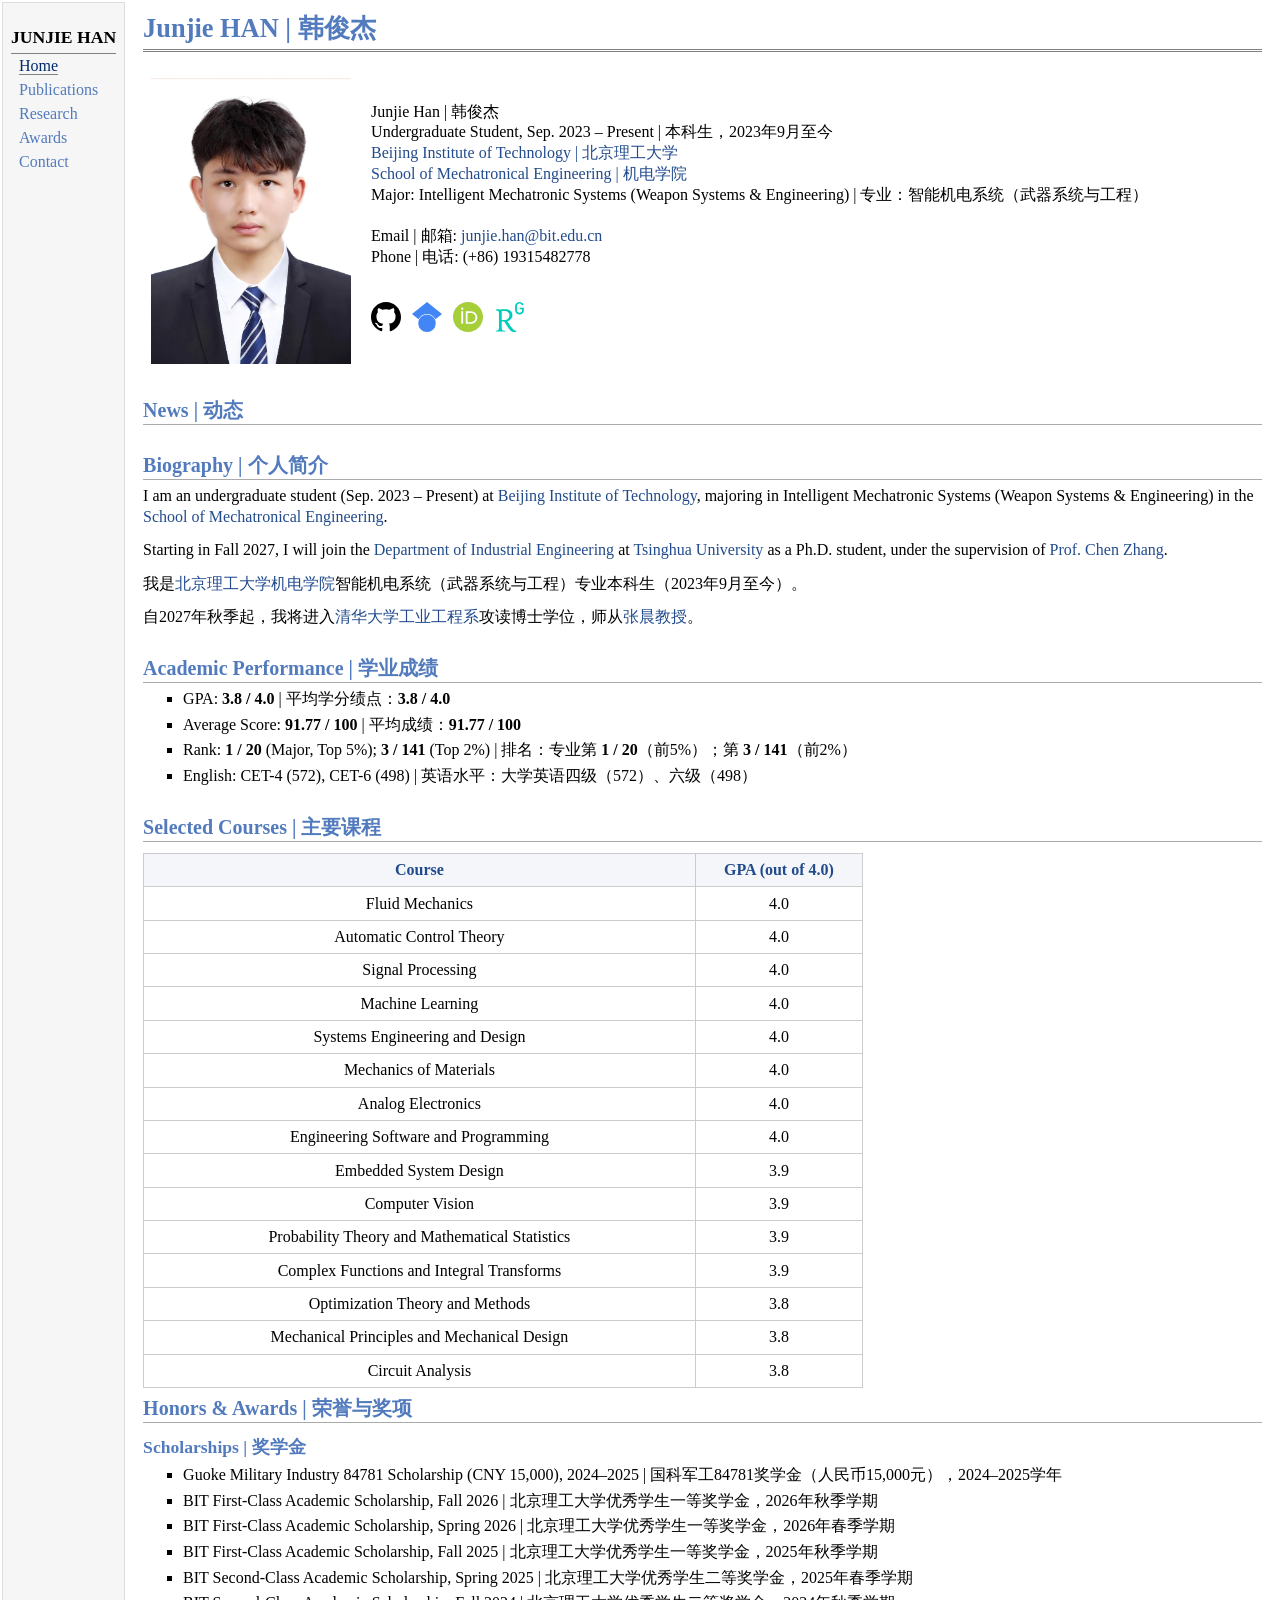
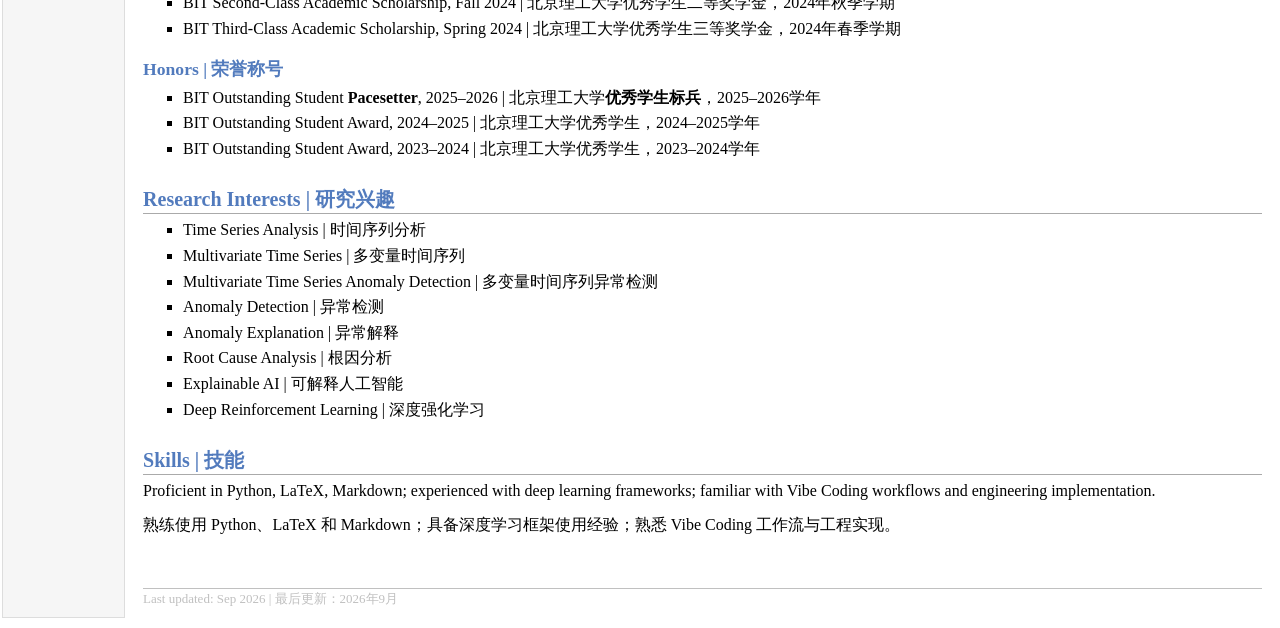
==== index.html @ 39b3a714 "Add bilingual content across site" ====
<!DOCTYPE html PUBLIC "-//W3C//DTD XHTML 1.1//EN"
  "http://www.w3.org/TR/xhtml11/DTD/xhtml11.dtd">
<html xmlns="http://www.w3.org/1999/xhtml" xml:lang="en">
<head>
<meta name="generator" content="jemdoc, see http://jemdoc.jaboc.net/" />
<meta http-equiv="Content-Type" content="text/html;charset=utf-8" />
<link rel="stylesheet" href="jemdoc.css?v=20260915" type="text/css" />
<title>Junjie HAN | 韩俊杰</title>
</head>
<body>
<table summary="Table for page layout." id="tlayout">
<tr valign="top">
<td id="layout-menu">
<div class="menu-category"><div class="menu-head">JUNJIE HAN</div></div>
<div class="menu-item"><a href="index.html" class="current">Home</a></div>
<div class="menu-item"><a href="publication.html">Publications</a></div>
<div class="menu-item"><a href="research.html">Research</a></div>
<div class="menu-item"><a href="competition.html">Awards</a></div>
<div class="menu-item"><a href="contact.html">Contact</a></div>
</td>
<td id="layout-content">
<div id="toptitle">
<h1>Junjie HAN | <span xml:lang="zh-CN">韩俊杰</span></h1>
<div id="subtitle"></div>
</div>
<table class="imgtable"><tr><td>
<img src="images/个人证件照-白底.jpg" alt="Junjie Han" width="200px" />&#160;</td>
<td align="left"><p>Junjie Han | <span xml:lang="zh-CN">韩俊杰</span><br />
Undergraduate Student, Sep. 2023 &#8211; Present | <span xml:lang="zh-CN">本科生，2023年9月至今</span><br />
<a href="https://www.bit.edu.cn/" target="_blank">Beijing Institute of Technology | <span xml:lang="zh-CN">北京理工大学</span></a><br />
<a href="https://smen.bit.edu.cn/" target="_blank">School of Mechatronical Engineering | <span xml:lang="zh-CN">机电学院</span></a><br />
Major: Intelligent Mechatronic Systems (Weapon Systems &amp; Engineering) | <span xml:lang="zh-CN">专业：智能机电系统（武器系统与工程）</span><br /><br />
Email | <span xml:lang="zh-CN">邮箱</span>: <a href="mailto:junjie.han@bit.edu.cn">junjie.han@bit.edu.cn</a><br />
Phone | <span xml:lang="zh-CN">电话</span>: (+86) 19315482778<br /><br />
</p>
<p class="social-links">
<a href="https://github.com/ayumurephael" target="_blank" title="GitHub"><img src="images/github.svg" alt="GitHub" /></a>
<!-- Replace each pending span with a profile link when its URL is available. -->
<span class="social-icon pending-profile" title="Google Scholar profile link coming soon | Google Scholar 主页链接待补充"><img src="images/google-scholar.svg" alt="Google Scholar" /></span>
<span class="social-icon pending-profile" title="ORCID profile link coming soon | ORCID 主页链接待补充"><img src="images/orcid.svg" alt="ORCID" /></span>
<span class="social-icon pending-profile" title="ResearchGate profile link coming soon | ResearchGate 主页链接待补充"><img src="images/researchgate.svg" alt="ResearchGate" /></span>
</p>
</td></tr></table>

<h2>News | <span xml:lang="zh-CN">动态</span></h2>

<h2>Biography | <span xml:lang="zh-CN">个人简介</span></h2>
<p>I am an undergraduate student (Sep. 2023 &#8211; Present) at <a href="https://www.bit.edu.cn/" target="_blank">Beijing Institute of Technology</a>, majoring in Intelligent Mechatronic Systems (Weapon Systems &amp; Engineering) in the <a href="https://smen.bit.edu.cn/" target="_blank">School of Mechatronical Engineering</a>.</p>

<p>Starting in Fall 2027, I will join the <a href="https://www.ie.tsinghua.edu.cn/" target="_blank">Department of Industrial Engineering</a> at <a href="https://www.tsinghua.edu.cn/" target="_blank">Tsinghua University</a> as a Ph.D. student, under the supervision of <a href="https://www.ie.tsinghua.edu.cn/eng/info/1051/1031.htm" target="_blank">Prof. Chen Zhang</a>.</p>

<p xml:lang="zh-CN">我是<a href="https://www.bit.edu.cn/" target="_blank">北京理工大学</a><a href="https://smen.bit.edu.cn/" target="_blank">机电学院</a>智能机电系统（武器系统与工程）专业本科生（2023年9月至今）。</p>

<p xml:lang="zh-CN">自2027年秋季起，我将进入<a href="https://www.tsinghua.edu.cn/" target="_blank">清华大学</a><a href="https://www.ie.tsinghua.edu.cn/" target="_blank">工业工程系</a>攻读博士学位，师从<a href="https://www.ie.tsinghua.edu.cn/eng/info/1051/1031.htm" target="_blank">张晨教授</a>。</p>

<h2>Academic Performance | <span xml:lang="zh-CN">学业成绩</span></h2>
<ul>
<li><p>GPA: <b>3.8 / 4.0</b> | <span xml:lang="zh-CN">平均学分绩点：<b>3.8 / 4.0</b></span></p></li>
<li><p>Average Score: <b>91.77 / 100</b> | <span xml:lang="zh-CN">平均成绩：<b>91.77 / 100</b></span></p></li>
<li><p>Rank: <b>1 / 20</b> (Major, Top 5%); <b>3 / 141</b> (Top 2%) | <span xml:lang="zh-CN">排名：专业第 <b>1 / 20</b>（前5%）；第 <b>3 / 141</b>（前2%）</span></p></li>
<li><p>English: CET-4 (572), CET-6 (498) | <span xml:lang="zh-CN">英语水平：大学英语四级（572）、六级（498）</span></p></li>
</ul>

<h2>Selected Courses | <span xml:lang="zh-CN">主要课程</span></h2>
<table class="course-table" summary="Selected courses and GPA">
<thead>
<tr><th>Course</th><th>GPA (out of 4.0)</th></tr>
</thead>
<tbody>
<tr><td>Fluid Mechanics</td><td>4.0</td></tr>
<tr><td>Automatic Control Theory</td><td>4.0</td></tr>
<tr><td>Signal Processing</td><td>4.0</td></tr>
<tr><td>Machine Learning</td><td>4.0</td></tr>
<tr><td>Systems Engineering and Design</td><td>4.0</td></tr>
<tr><td>Mechanics of Materials</td><td>4.0</td></tr>
<tr><td>Analog Electronics</td><td>4.0</td></tr>
<tr><td>Engineering Software and Programming</td><td>4.0</td></tr>
<tr><td>Embedded System Design</td><td>3.9</td></tr>
<tr><td>Computer Vision</td><td>3.9</td></tr>
<tr><td>Probability Theory and Mathematical Statistics</td><td>3.9</td></tr>
<tr><td>Complex Functions and Integral Transforms</td><td>3.9</td></tr>
<tr><td>Optimization Theory and Methods</td><td>3.8</td></tr>
<tr><td>Mechanical Principles and Mechanical Design</td><td>3.8</td></tr>
<tr><td>Circuit Analysis</td><td>3.8</td></tr>
</tbody>
</table>

<div class="awards-section" id="honors-awards">
<h2>Honors &amp; Awards | <span xml:lang="zh-CN">荣誉与奖项</span></h2>

<h3>Scholarships | <span xml:lang="zh-CN">奖学金</span></h3>
<ul>
<li><p class="nowrap-award">Guoke Military Industry 84781 Scholarship (CNY 15,000), 2024&#8211;2025 | <span xml:lang="zh-CN">国科军工84781奖学金（人民币15,000元），2024&#8211;2025学年</span></p></li>
<li><p>BIT First-Class Academic Scholarship, Fall 2026 | <span xml:lang="zh-CN">北京理工大学优秀学生一等奖学金，2026年秋季学期</span></p></li>
<li><p>BIT First-Class Academic Scholarship, Spring 2026 | <span xml:lang="zh-CN">北京理工大学优秀学生一等奖学金，2026年春季学期</span></p></li>
<li><p>BIT First-Class Academic Scholarship, Fall 2025 | <span xml:lang="zh-CN">北京理工大学优秀学生一等奖学金，2025年秋季学期</span></p></li>
<li><p>BIT Second-Class Academic Scholarship, Spring 2025 | <span xml:lang="zh-CN">北京理工大学优秀学生二等奖学金，2025年春季学期</span></p></li>
<li><p>BIT Second-Class Academic Scholarship, Fall 2024 | <span xml:lang="zh-CN">北京理工大学优秀学生二等奖学金，2024年秋季学期</span></p></li>
<li><p>BIT Third-Class Academic Scholarship, Spring 2024 | <span xml:lang="zh-CN">北京理工大学优秀学生三等奖学金，2024年春季学期</span></p></li>
</ul>

<h3>Honors | <span xml:lang="zh-CN">荣誉称号</span></h3>
<ul>
<li><p>BIT Outstanding Student <b>Pacesetter</b>, 2025&#8211;2026 | <span xml:lang="zh-CN">北京理工大学<b>优秀学生标兵</b>，2025&#8211;2026学年</span></p></li>
<li><p>BIT Outstanding Student Award, 2024&#8211;2025 | <span xml:lang="zh-CN">北京理工大学优秀学生，2024&#8211;2025学年</span></p></li>
<li><p>BIT Outstanding Student Award, 2023&#8211;2024 | <span xml:lang="zh-CN">北京理工大学优秀学生，2023&#8211;2024学年</span></p></li>
</ul>
</div>

<h2>Research Interests | <span xml:lang="zh-CN">研究兴趣</span></h2>
<ul>
<li><p>Time Series Analysis | <span xml:lang="zh-CN">时间序列分析</span></p></li>
<li><p>Multivariate Time Series | <span xml:lang="zh-CN">多变量时间序列</span></p></li>
<li><p>Multivariate Time Series Anomaly Detection | <span xml:lang="zh-CN">多变量时间序列异常检测</span></p></li>
<li><p>Anomaly Detection | <span xml:lang="zh-CN">异常检测</span></p></li>
<li><p>Anomaly Explanation | <span xml:lang="zh-CN">异常解释</span></p></li>
<li><p>Root Cause Analysis | <span xml:lang="zh-CN">根因分析</span></p></li>
<li><p>Explainable AI | <span xml:lang="zh-CN">可解释人工智能</span></p></li>
<li><p>Deep Reinforcement Learning | <span xml:lang="zh-CN">深度强化学习</span></p></li>
</ul>

<h2>Skills | <span xml:lang="zh-CN">技能</span></h2>
<p>Proficient in Python, LaTeX, Markdown; experienced with deep learning frameworks; familiar with Vibe Coding workflows and engineering implementation.</p>
<p xml:lang="zh-CN">熟练使用 Python、LaTeX 和 Markdown；具备深度学习框架使用经验；熟悉 Vibe Coding 工作流与工程实现。</p>

<div id="footer">
<div id="footer-text">
Last updated: Sep 2026 | <span xml:lang="zh-CN">最后更新：2026年9月</span>
</div>
</div>
</td>
</tr>
</table>
</body>
</html>
---- jemdoc.css ----
/* jemdoc.css - Academic homepage stylesheet */

table#tlayout {
	border: none;
	border-collapse: separate;
	background: white;
}

body {
	background: white;
	font-family: Georgia, serif;
	padding-bottom: 8px;
	margin: 0;
	min-width: 950px;
}

#layout-menu {
	background: #f6f6f6;
	border: 1px solid #dddddd;
	padding-top: 0.5em;
	padding-left: 8px;
	padding-right: 8px;
	font-size: 1.0em;
	width: auto;
	white-space: nowrap;
	text-align: left;
	vertical-align: top;
}

#layout-menu td {
	background: #f4f4f4;
	vertical-align: top;
}

#layout-content {
	padding-top: 0.0em;
	padding-left: 1.0em;
	padding-right: 1.0em;
	border: none;
	background: white;
	text-align: left;
	vertical-align: top;
	min-width: 950px;
}

#layout-menu a {
	line-height: 1.5em;
	margin-left: 0.5em;
}

tt {
	background: #ffffdd;
}

pre, tt {
	font-size: 90%;
	font-family: monaco, monospace;
}

a, a > tt {
	color: #224b8d;
	text-decoration: none;
}

a:hover {
	border-bottom: 1px gray dotted;
}

#layout-menu a.current:link, #layout-menu a.current:visited {
	color: #022b6d;
	border-bottom: 1px gray solid;
}

#layout-menu a:link, #layout-menu a:visited, #layout-menu a:hover {
	color: #527bbd;
	text-decoration: none;
}

#layout-menu a:hover {
	text-decoration: none;
}

div.menu-category {
	border-bottom: 1px solid gray;
	margin-top: 0.8em;
	padding-top: 0.2em;
	padding-bottom: 0.1em;
	font-weight: bold;
}

div.menu-item {
	padding-left: 16px;
	text-indent: -16px;
}

div#toptitle {
	padding-bottom: 0.2em;
	margin-bottom: 1.5em;
	border-bottom: 3px double gray;
}

div#toptitle + h2, div#toptitle + h3 {
	margin-top: -0.7em;
}

div#subtitle {
	margin-top: 0.0em;
	margin-bottom: 0.0em;
	padding-top: 0em;
	padding-bottom: 0.1em;
}

em {
	font-style: italic;
}

strong {
	font-weight: bold;
}

h1, h2, h3 {
	color: #527bbd;
	margin-top: 0.7em;
	margin-bottom: 0.3em;
	padding-bottom: 0.2em;
	line-height: 1.0;
	padding-top: 0.5em;
	border-bottom: 1px solid #aaaaaa;
}

h1 {
	font-size: 165%;
}

h2 {
	padding-top: 0.8em;
	font-size: 125%;
}

h2 + h3 {
	padding-top: 0.2em;
}

h3 {
	font-size: 110%;
	border-bottom: none;
}

p {
	margin-top: 0.0em;
	margin-bottom: 0.8em;
	padding: 0;
	line-height: 1.3;
}

pre {
	padding: 0;
	margin: 0;
}

div#footer {
	font-size: small;
	border-top: 1px solid #c0c0c0;
	padding-top: 0.1em;
	margin-top: 4.0em;
	color: #c0c0c0;
}

div#footer a {
	color: #80a0b0;
}

div#footer-text {
	float: left;
	padding-bottom: 8px;
}

ul, ol, dl {
	margin-top: 0.2em;
	padding-top: 0;
	margin-bottom: 0.8em;
}

dt {
	margin-top: 0.5em;
	margin-bottom: 0;
}

dl {
	margin-left: 20px;
}

dd {
	color: #222222;
}

dd > *:first-child {
	margin-top: 0;
}

ul {
	list-style-position: outside;
	list-style-type: square;
}

p + ul, p + ol {
	margin-top: -0.5em;
}

li ul, li ol {
	margin-top: -0.3em;
}

ol {
	list-style-position: outside;
	list-style-type: decimal;
}

li p, dd p {
	margin-bottom: 0.3em;
}

ol ol {
	list-style-type: lower-alpha;
}

ol ol ol {
	list-style-type: lower-roman;
}

p + div.codeblock {
	margin-top: -0.6em;
}

div.codeblock, div.infoblock {
	margin-right: 0%;
	margin-top: 1.2em;
	margin-bottom: 1.3em;
}

div.blocktitle {
	font-weight: bold;
	color: #cd7b62;
	margin-top: 1.2em;
	margin-bottom: 0.1em;
}

div.blockcontent {
	border: 1px solid silver;
	padding: 0.3em 0.5em;
}

div.infoblock > div.blockcontent {
	background: #ffffee;
}

div.blockcontent p + ul, div.blockcontent p + ol {
	margin-top: 0.4em;
}

div.infoblock p {
	margin-bottom: 0em;
}

div.infoblock li p, div.infoblock dd p {
	margin-bottom: 0.5em;
}

div.infoblock p + p {
	margin-top: 0.8em;
}

div.codeblock > div.blockcontent {
	background: #f6f6f6;
}

table {
	border: 2px solid black;
	border-collapse: collapse;
}

td {
	padding: 2px;
	padding-left: 0.5em;
	padding-right: 0.5em;
	text-align: center;
	border: 1px solid gray;
}

table + table {
	margin-top: 1em;
}

table.course-table {
	width: 100%;
	max-width: 720px;
	border: 1px solid #aaaaaa;
	margin-top: 0.7em;
}

table.course-table th,
table.course-table td {
	padding: 0.45em 0.7em;
	border: 1px solid #cccccc;
	text-align: center;
}

table.course-table th {
	background: #f4f6f9;
	color: #224b8d;
	text-align: center;
	white-space: nowrap;
}

table.course-table th:last-child,
table.course-table td:last-child {
	width: 9em;
	text-align: center;
	white-space: nowrap;
}

.awards-section {
	width: 100%;
	max-width: none;
	margin-top: 1.5em;
}

.awards-section > h2 {
	width: 100%;
	box-sizing: border-box;
	margin-top: 0;
	padding-top: 0;
}

.nowrap-award {
	white-space: nowrap;
}

tr.heading {
	font-weight: bold;
	border-bottom: 2px solid black;
}

img {
	border: none;
}

.social-links {
	display: flex;
	align-items: center;
	gap: 0.7em;
}

.social-links a,
.social-links .social-icon {
	display: inline-flex;
	align-items: center;
	line-height: 0;
}

.social-links a:hover {
	border-bottom: none;
	opacity: 0.72;
}

.social-links img {
	width: 30px;
	height: 30px;
	object-fit: contain;
}

.pending-profile {
	cursor: default;
}

table.imgtable, table.imgtable td {
	border: none;
	text-align: left;
}

div.menu-head {
	font-size: 1.1em;
	padding-bottom: 0.2em;
}

#layout-content h1:first-child, #layout-content h2:first-child, #layout-content h3:first-child {
	margin-top: -0.7em;
}

div#toptitle h1, #layout-content div#toptitle h1 {
	margin-bottom: 0.0em;
	padding-bottom: 0.1em;
	padding-top: 0;
	margin-top: 0.5em;
	border-bottom: none;
}

@media print {
	#layout-menu {
		display: none;
	}
}
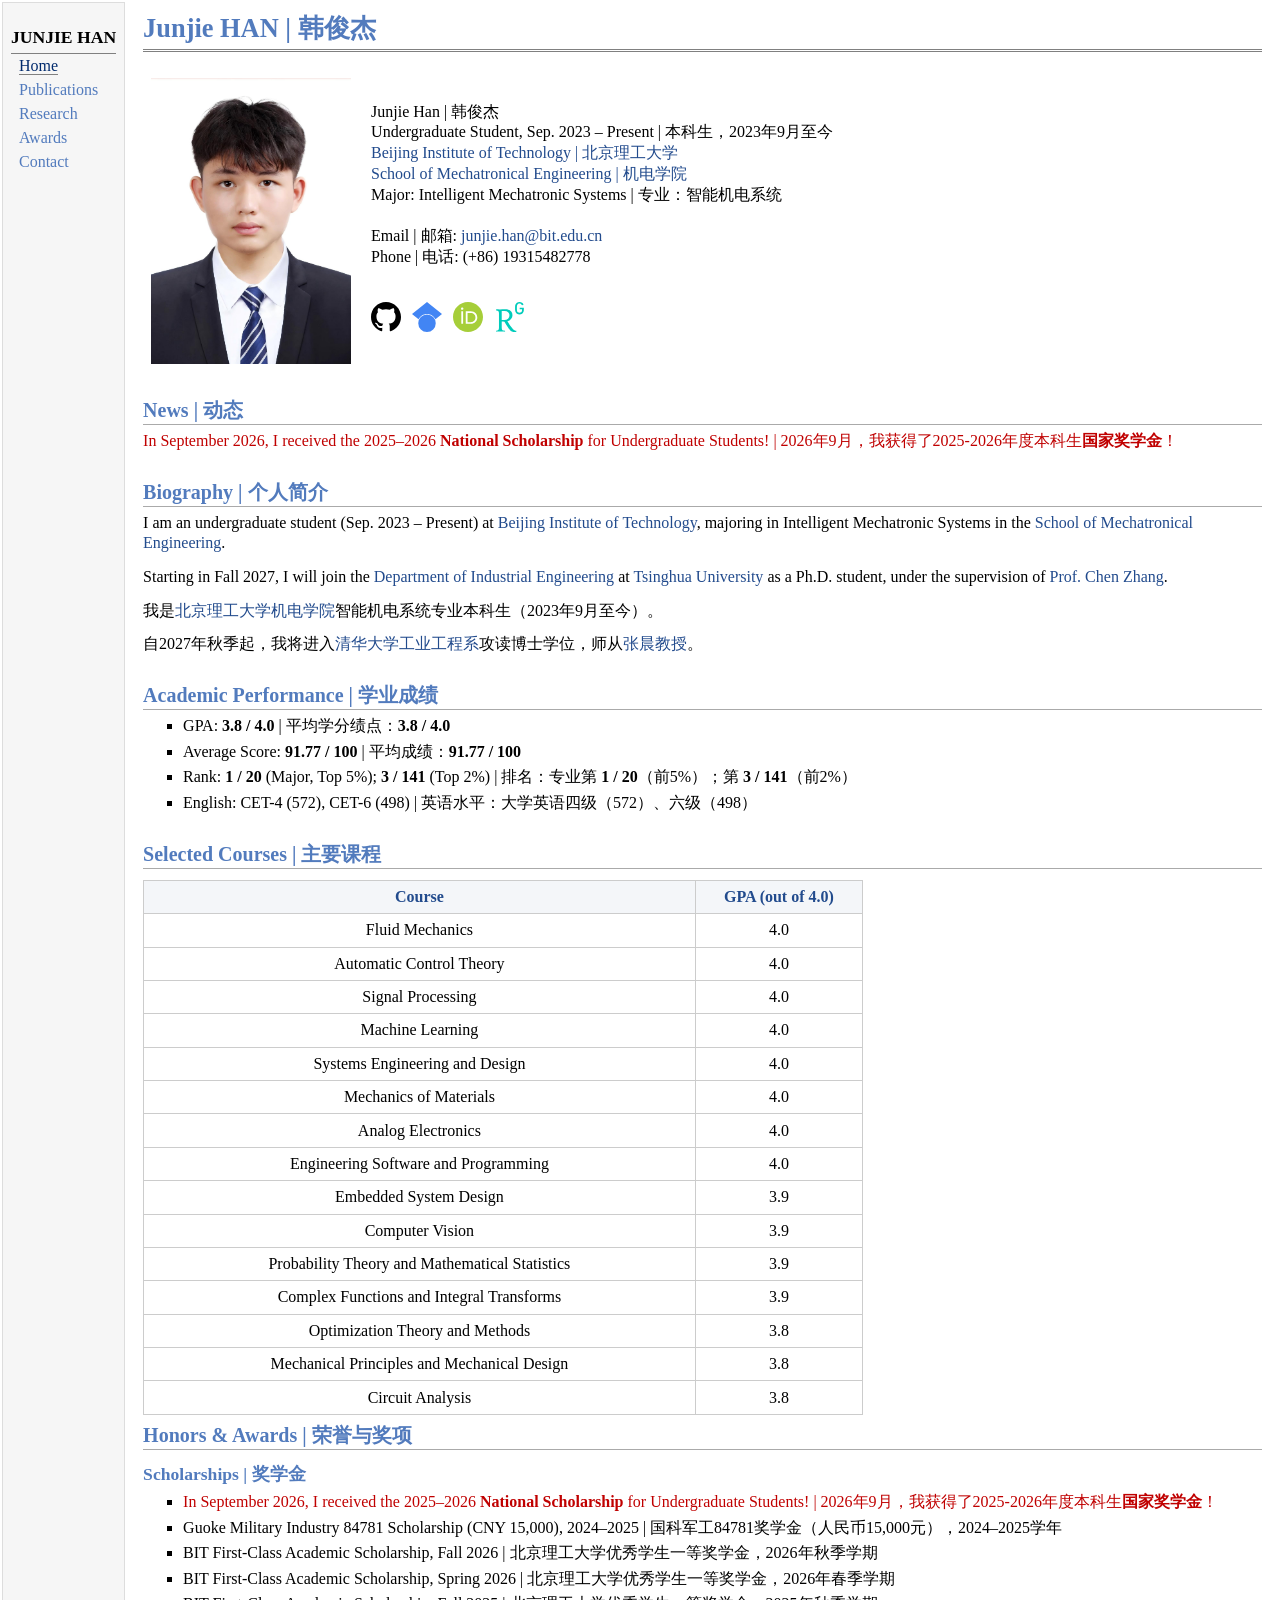
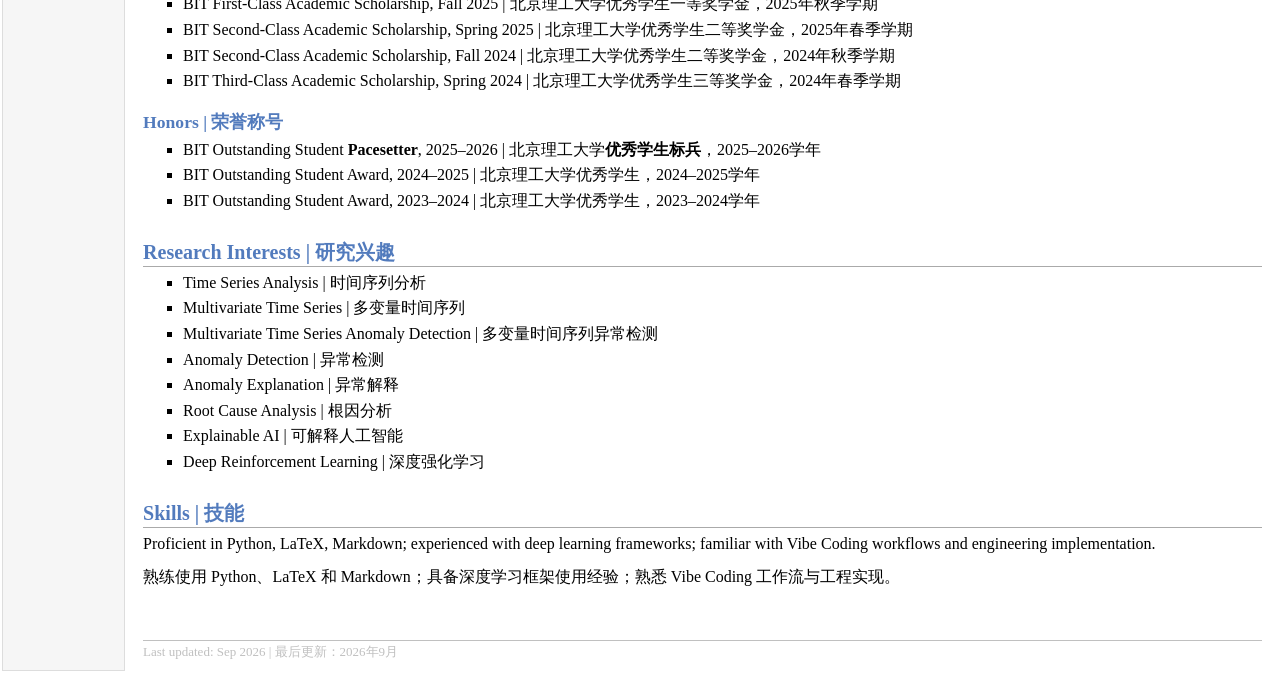
==== commit 5c12fbf9: "Update scholarship and competition honors" ====
--- a/index.html
+++ b/index.html
@@ -4,7 +4,7 @@
 <head>
 <meta name="generator" content="jemdoc, see http://jemdoc.jaboc.net/" />
 <meta http-equiv="Content-Type" content="text/html;charset=utf-8" />
-<link rel="stylesheet" href="jemdoc.css?v=20260915" type="text/css" />
+<link rel="stylesheet" href="jemdoc.css?v=20260929" type="text/css" />
 <title>Junjie HAN | 韩俊杰</title>
 </head>
 <body>
@@ -29,7 +29,7 @@
 Undergraduate Student, Sep. 2023 &#8211; Present | <span xml:lang="zh-CN">本科生，2023年9月至今</span><br />
 <a href="https://www.bit.edu.cn/" target="_blank">Beijing Institute of Technology | <span xml:lang="zh-CN">北京理工大学</span></a><br />
 <a href="https://smen.bit.edu.cn/" target="_blank">School of Mechatronical Engineering | <span xml:lang="zh-CN">机电学院</span></a><br />
-Major: Intelligent Mechatronic Systems (Weapon Systems &amp; Engineering) | <span xml:lang="zh-CN">专业：智能机电系统（武器系统与工程）</span><br /><br />
+Major: Intelligent Mechatronic Systems | <span xml:lang="zh-CN">专业：智能机电系统</span><br /><br />
 Email | <span xml:lang="zh-CN">邮箱</span>: <a href="mailto:junjie.han@bit.edu.cn">junjie.han@bit.edu.cn</a><br />
 Phone | <span xml:lang="zh-CN">电话</span>: (+86) 19315482778<br /><br />
 </p>
@@ -43,13 +43,14 @@
 </td></tr></table>
 
 <h2>News | <span xml:lang="zh-CN">动态</span></h2>
+<p class="award-highlight">In September 2026, I received the 2025&#8211;2026 <b>National Scholarship</b> for Undergraduate Students! | <span xml:lang="zh-CN">2026年9月，我获得了2025-2026年度本科生<b>国家奖学金</b>！</span></p>
 
 <h2>Biography | <span xml:lang="zh-CN">个人简介</span></h2>
-<p>I am an undergraduate student (Sep. 2023 &#8211; Present) at <a href="https://www.bit.edu.cn/" target="_blank">Beijing Institute of Technology</a>, majoring in Intelligent Mechatronic Systems (Weapon Systems &amp; Engineering) in the <a href="https://smen.bit.edu.cn/" target="_blank">School of Mechatronical Engineering</a>.</p>
+<p>I am an undergraduate student (Sep. 2023 &#8211; Present) at <a href="https://www.bit.edu.cn/" target="_blank">Beijing Institute of Technology</a>, majoring in Intelligent Mechatronic Systems in the <a href="https://smen.bit.edu.cn/" target="_blank">School of Mechatronical Engineering</a>.</p>
 
 <p>Starting in Fall 2027, I will join the <a href="https://www.ie.tsinghua.edu.cn/" target="_blank">Department of Industrial Engineering</a> at <a href="https://www.tsinghua.edu.cn/" target="_blank">Tsinghua University</a> as a Ph.D. student, under the supervision of <a href="https://www.ie.tsinghua.edu.cn/eng/info/1051/1031.htm" target="_blank">Prof. Chen Zhang</a>.</p>
 
-<p xml:lang="zh-CN">我是<a href="https://www.bit.edu.cn/" target="_blank">北京理工大学</a><a href="https://smen.bit.edu.cn/" target="_blank">机电学院</a>智能机电系统（武器系统与工程）专业本科生（2023年9月至今）。</p>
+<p xml:lang="zh-CN">我是<a href="https://www.bit.edu.cn/" target="_blank">北京理工大学</a><a href="https://smen.bit.edu.cn/" target="_blank">机电学院</a>智能机电系统专业本科生（2023年9月至今）。</p>
 
 <p xml:lang="zh-CN">自2027年秋季起，我将进入<a href="https://www.tsinghua.edu.cn/" target="_blank">清华大学</a><a href="https://www.ie.tsinghua.edu.cn/" target="_blank">工业工程系</a>攻读博士学位，师从<a href="https://www.ie.tsinghua.edu.cn/eng/info/1051/1031.htm" target="_blank">张晨教授</a>。</p>
 
@@ -90,6 +91,7 @@
 
 <h3>Scholarships | <span xml:lang="zh-CN">奖学金</span></h3>
 <ul>
+<li><p class="award-highlight">In September 2026, I received the 2025&#8211;2026 <b>National Scholarship</b> for Undergraduate Students! | <span xml:lang="zh-CN">2026年9月，我获得了2025-2026年度本科生<b>国家奖学金</b>！</span></p></li>
 <li><p class="nowrap-award">Guoke Military Industry 84781 Scholarship (CNY 15,000), 2024&#8211;2025 | <span xml:lang="zh-CN">国科军工84781奖学金（人民币15,000元），2024&#8211;2025学年</span></p></li>
 <li><p>BIT First-Class Academic Scholarship, Fall 2026 | <span xml:lang="zh-CN">北京理工大学优秀学生一等奖学金，2026年秋季学期</span></p></li>
 <li><p>BIT First-Class Academic Scholarship, Spring 2026 | <span xml:lang="zh-CN">北京理工大学优秀学生一等奖学金，2026年春季学期</span></p></li>
--- a/jemdoc.css
+++ b/jemdoc.css
@@ -336,6 +336,10 @@
 	white-space: nowrap;
 }
 
+.award-highlight {
+	color: #c00000;
+}
+
 tr.heading {
 	font-weight: bold;
 	border-bottom: 2px solid black;
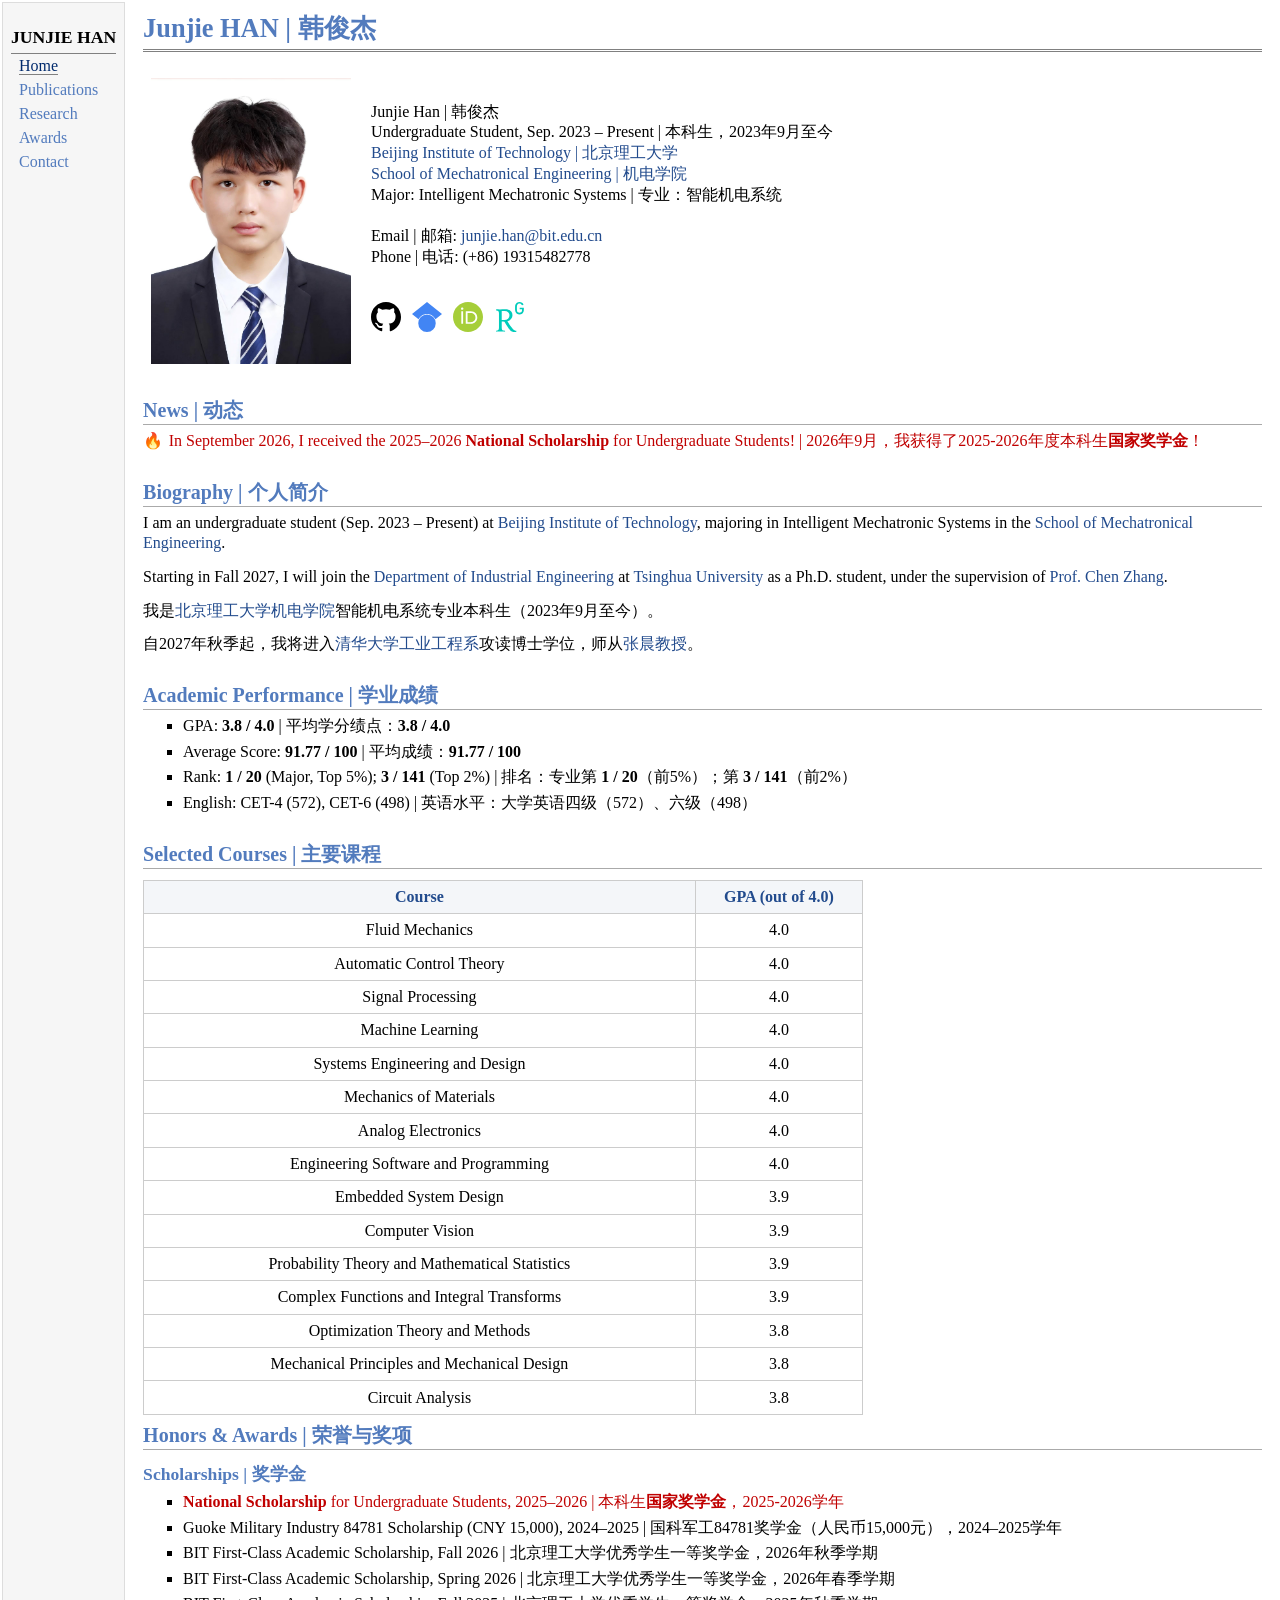
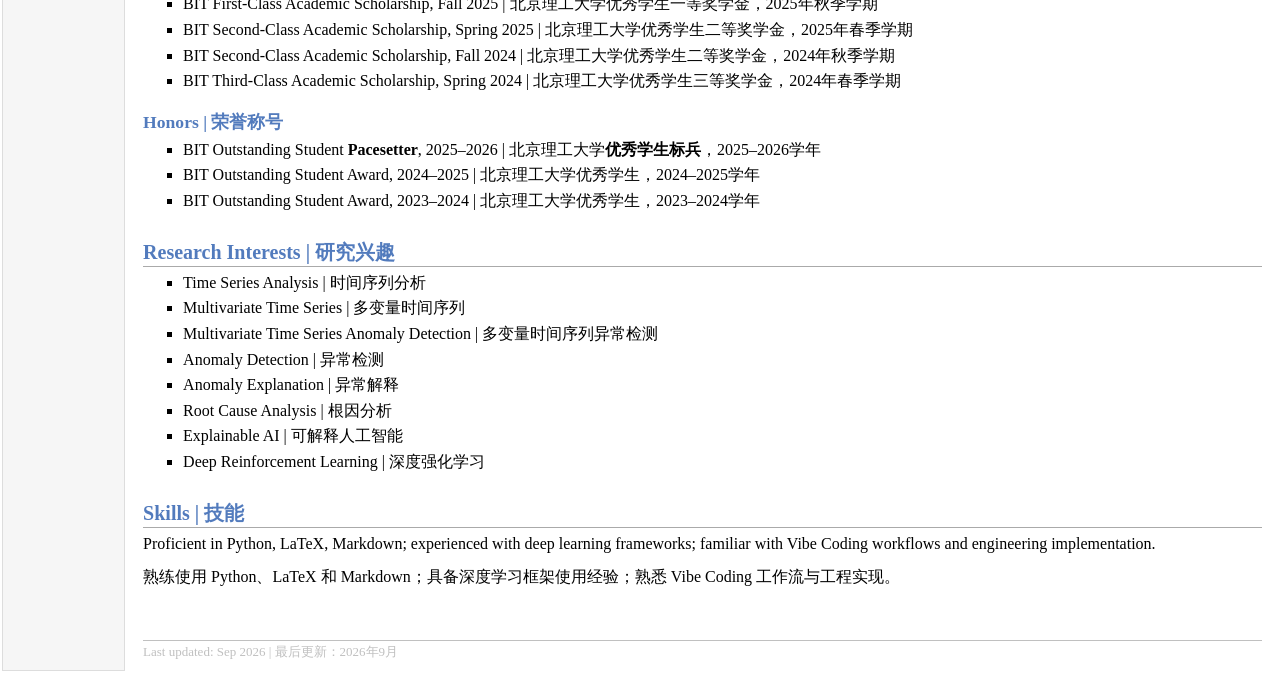
==== commit 4fb3bc7a: "Refine scholarship announcement formatting" ====
--- a/index.html
+++ b/index.html
@@ -4,7 +4,7 @@
 <head>
 <meta name="generator" content="jemdoc, see http://jemdoc.jaboc.net/" />
 <meta http-equiv="Content-Type" content="text/html;charset=utf-8" />
-<link rel="stylesheet" href="jemdoc.css?v=20260929" type="text/css" />
+<link rel="stylesheet" href="jemdoc.css?v=20260929-2" type="text/css" />
 <title>Junjie HAN | 韩俊杰</title>
 </head>
 <body>
@@ -43,7 +43,7 @@
 </td></tr></table>
 
 <h2>News | <span xml:lang="zh-CN">动态</span></h2>
-<p class="award-highlight">In September 2026, I received the 2025&#8211;2026 <b>National Scholarship</b> for Undergraduate Students! | <span xml:lang="zh-CN">2026年9月，我获得了2025-2026年度本科生<b>国家奖学金</b>！</span></p>
+<p class="award-highlight"><span class="news-icon" title="News">&#128293;</span>In September 2026, I received the 2025&#8211;2026 <b>National Scholarship</b> for Undergraduate Students! | <span xml:lang="zh-CN">2026年9月，我获得了2025-2026年度本科生<b>国家奖学金</b>！</span></p>
 
 <h2>Biography | <span xml:lang="zh-CN">个人简介</span></h2>
 <p>I am an undergraduate student (Sep. 2023 &#8211; Present) at <a href="https://www.bit.edu.cn/" target="_blank">Beijing Institute of Technology</a>, majoring in Intelligent Mechatronic Systems in the <a href="https://smen.bit.edu.cn/" target="_blank">School of Mechatronical Engineering</a>.</p>
@@ -91,7 +91,7 @@
 
 <h3>Scholarships | <span xml:lang="zh-CN">奖学金</span></h3>
 <ul>
-<li><p class="award-highlight">In September 2026, I received the 2025&#8211;2026 <b>National Scholarship</b> for Undergraduate Students! | <span xml:lang="zh-CN">2026年9月，我获得了2025-2026年度本科生<b>国家奖学金</b>！</span></p></li>
+<li><p class="award-highlight"><b>National Scholarship</b> for Undergraduate Students, 2025&#8211;2026 | <span xml:lang="zh-CN">本科生<b>国家奖学金</b>，2025-2026学年</span></p></li>
 <li><p class="nowrap-award">Guoke Military Industry 84781 Scholarship (CNY 15,000), 2024&#8211;2025 | <span xml:lang="zh-CN">国科军工84781奖学金（人民币15,000元），2024&#8211;2025学年</span></p></li>
 <li><p>BIT First-Class Academic Scholarship, Fall 2026 | <span xml:lang="zh-CN">北京理工大学优秀学生一等奖学金，2026年秋季学期</span></p></li>
 <li><p>BIT First-Class Academic Scholarship, Spring 2026 | <span xml:lang="zh-CN">北京理工大学优秀学生一等奖学金，2026年春季学期</span></p></li>
--- a/jemdoc.css
+++ b/jemdoc.css
@@ -340,6 +340,10 @@
 	color: #c00000;
 }
 
+.news-icon {
+	margin-right: 0.35em;
+}
+
 tr.heading {
 	font-weight: bold;
 	border-bottom: 2px solid black;
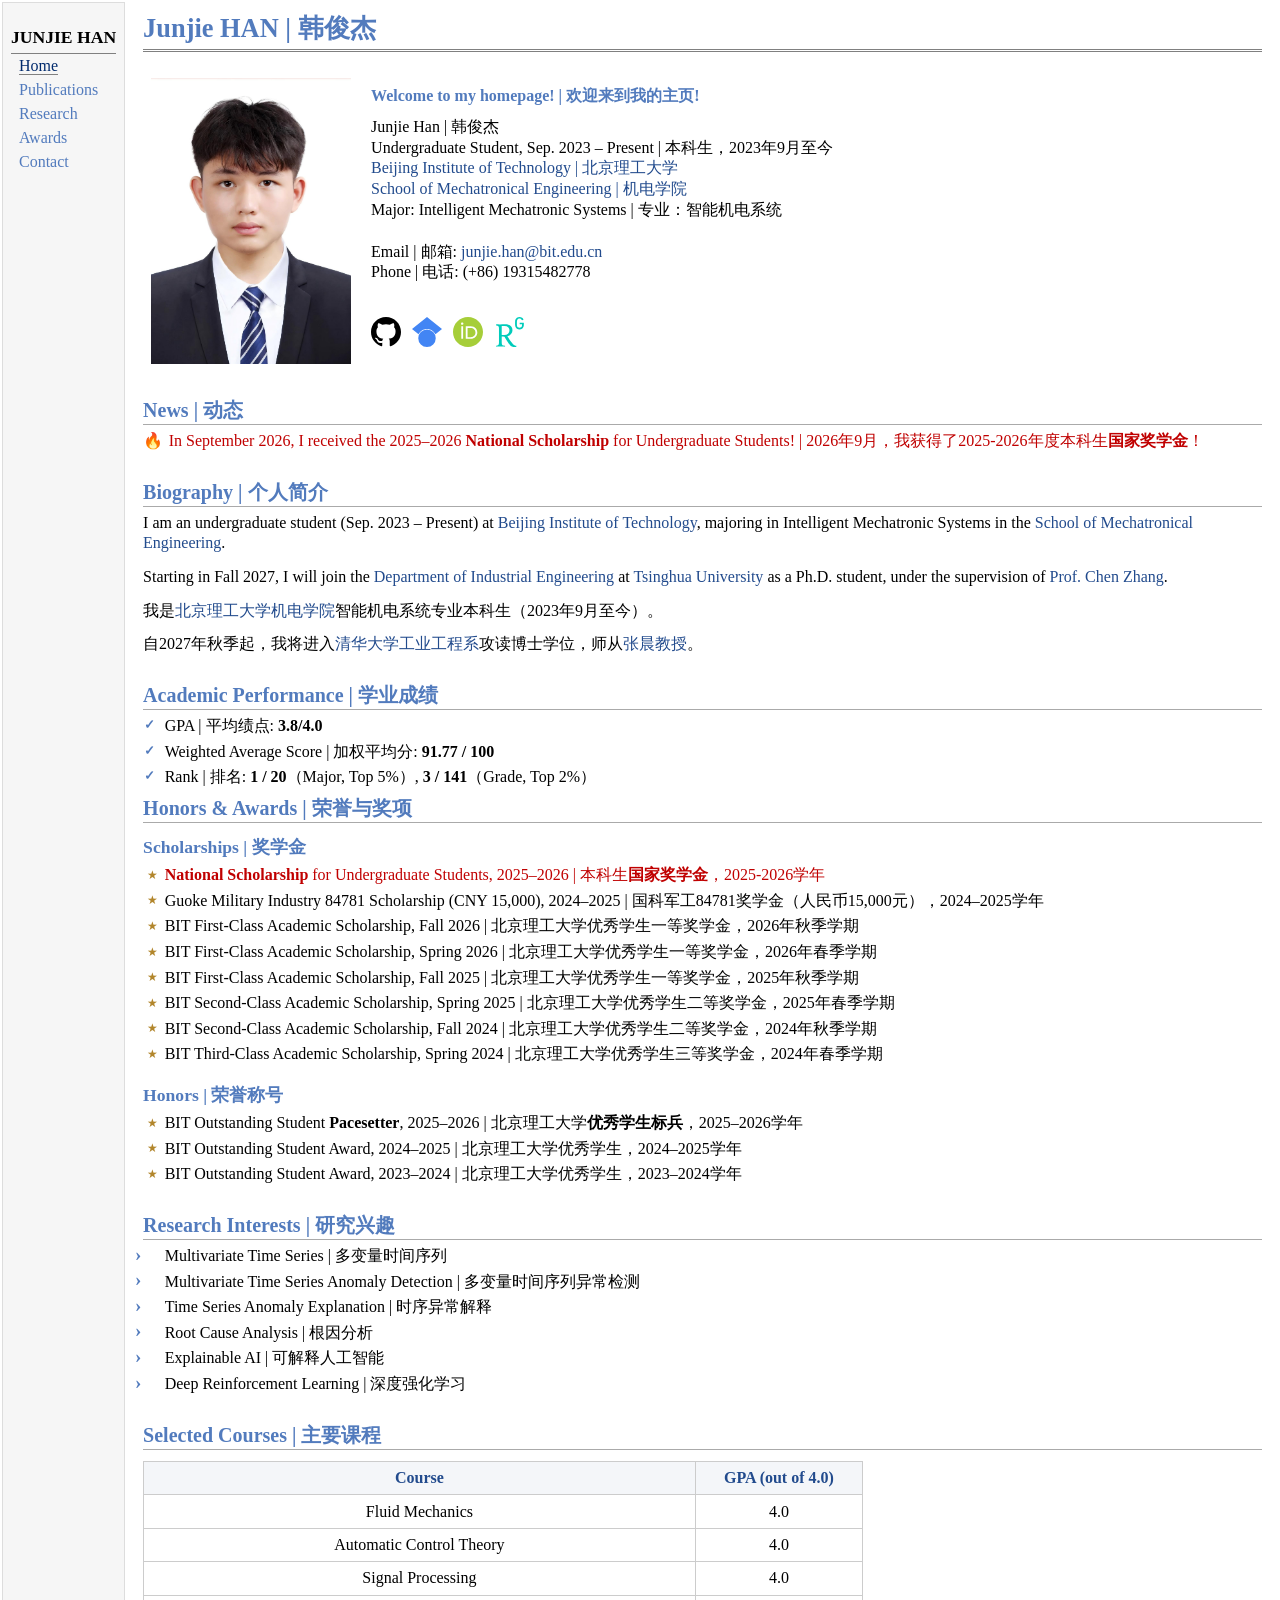
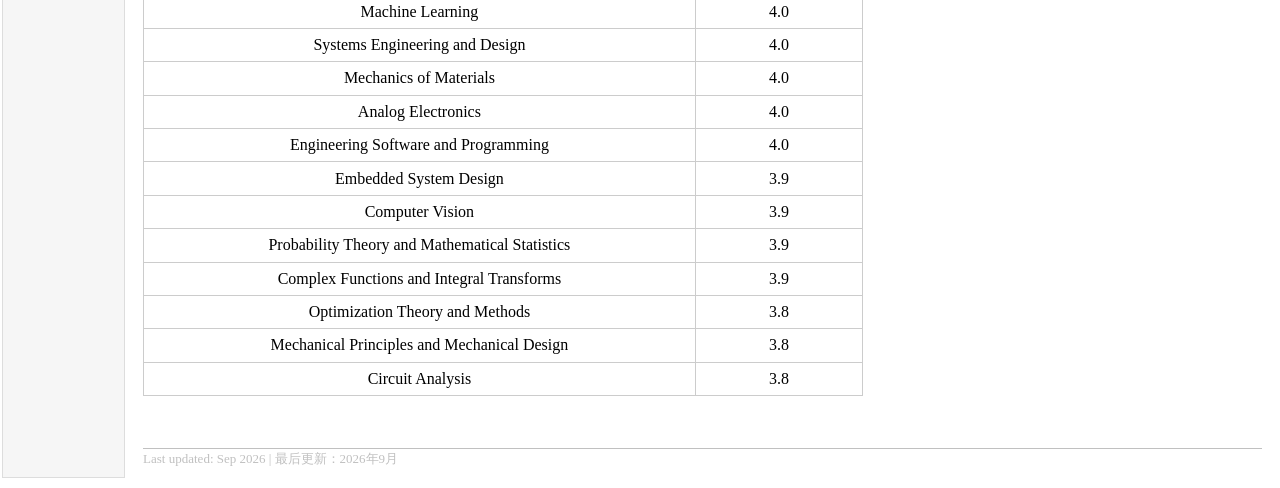
==== commit 5cb6c10f: "Refine homepage content and list styling" ====
--- a/index.html
+++ b/index.html
@@ -4,7 +4,7 @@
 <head>
 <meta name="generator" content="jemdoc, see http://jemdoc.jaboc.net/" />
 <meta http-equiv="Content-Type" content="text/html;charset=utf-8" />
-<link rel="stylesheet" href="jemdoc.css?v=20260929-2" type="text/css" />
+<link rel="stylesheet" href="jemdoc.css?v=20260929-4" type="text/css" />
 <title>Junjie HAN | 韩俊杰</title>
 </head>
 <body>
@@ -25,7 +25,8 @@
 </div>
 <table class="imgtable"><tr><td>
 <img src="images/个人证件照-白底.jpg" alt="Junjie Han" width="200px" />&#160;</td>
-<td align="left"><p>Junjie Han | <span xml:lang="zh-CN">韩俊杰</span><br />
+<td align="left"><p class="welcome-line">Welcome to my homepage! | <span xml:lang="zh-CN">欢迎来到我的主页!</span></p>
+<p>Junjie Han | <span xml:lang="zh-CN">韩俊杰</span><br />
 Undergraduate Student, Sep. 2023 &#8211; Present | <span xml:lang="zh-CN">本科生，2023年9月至今</span><br />
 <a href="https://www.bit.edu.cn/" target="_blank">Beijing Institute of Technology | <span xml:lang="zh-CN">北京理工大学</span></a><br />
 <a href="https://smen.bit.edu.cn/" target="_blank">School of Mechatronical Engineering | <span xml:lang="zh-CN">机电学院</span></a><br />
@@ -55,11 +56,43 @@
 <p xml:lang="zh-CN">自2027年秋季起，我将进入<a href="https://www.tsinghua.edu.cn/" target="_blank">清华大学</a><a href="https://www.ie.tsinghua.edu.cn/" target="_blank">工业工程系</a>攻读博士学位，师从<a href="https://www.ie.tsinghua.edu.cn/eng/info/1051/1031.htm" target="_blank">张晨教授</a>。</p>
 
 <h2>Academic Performance | <span xml:lang="zh-CN">学业成绩</span></h2>
-<ul>
-<li><p>GPA: <b>3.8 / 4.0</b> | <span xml:lang="zh-CN">平均学分绩点：<b>3.8 / 4.0</b></span></p></li>
-<li><p>Average Score: <b>91.77 / 100</b> | <span xml:lang="zh-CN">平均成绩：<b>91.77 / 100</b></span></p></li>
-<li><p>Rank: <b>1 / 20</b> (Major, Top 5%); <b>3 / 141</b> (Top 2%) | <span xml:lang="zh-CN">排名：专业第 <b>1 / 20</b>（前5%）；第 <b>3 / 141</b>（前2%）</span></p></li>
-<li><p>English: CET-4 (572), CET-6 (498) | <span xml:lang="zh-CN">英语水平：大学英语四级（572）、六级（498）</span></p></li>
+<ul class="academic-list performance-list">
+<li><p>GPA | <span xml:lang="zh-CN">平均绩点</span>: <b>3.8/4.0</b></p></li>
+<li><p>Weighted Average Score | <span xml:lang="zh-CN">加权平均分</span>: <b>91.77 / 100</b></p></li>
+<li><p>Rank | <span xml:lang="zh-CN">排名</span>: <b>1 / 20</b>（Major, Top 5%）, <b>3 / 141</b>（Grade, Top 2%）</p></li>
+</ul>
+
+<div class="awards-section" id="honors-awards">
+<h2>Honors &amp; Awards | <span xml:lang="zh-CN">荣誉与奖项</span></h2>
+
+<h3>Scholarships | <span xml:lang="zh-CN">奖学金</span></h3>
+<ul class="academic-list award-list">
+<li><p class="award-highlight"><b>National Scholarship</b> for Undergraduate Students, 2025&#8211;2026 | <span xml:lang="zh-CN">本科生<b>国家奖学金</b>，2025-2026学年</span></p></li>
+<li><p class="nowrap-award">Guoke Military Industry 84781 Scholarship (CNY 15,000), 2024&#8211;2025 | <span xml:lang="zh-CN">国科军工84781奖学金（人民币15,000元），2024&#8211;2025学年</span></p></li>
+<li><p>BIT First-Class Academic Scholarship, Fall 2026 | <span xml:lang="zh-CN">北京理工大学优秀学生一等奖学金，2026年秋季学期</span></p></li>
+<li><p>BIT First-Class Academic Scholarship, Spring 2026 | <span xml:lang="zh-CN">北京理工大学优秀学生一等奖学金，2026年春季学期</span></p></li>
+<li><p>BIT First-Class Academic Scholarship, Fall 2025 | <span xml:lang="zh-CN">北京理工大学优秀学生一等奖学金，2025年秋季学期</span></p></li>
+<li><p>BIT Second-Class Academic Scholarship, Spring 2025 | <span xml:lang="zh-CN">北京理工大学优秀学生二等奖学金，2025年春季学期</span></p></li>
+<li><p>BIT Second-Class Academic Scholarship, Fall 2024 | <span xml:lang="zh-CN">北京理工大学优秀学生二等奖学金，2024年秋季学期</span></p></li>
+<li><p>BIT Third-Class Academic Scholarship, Spring 2024 | <span xml:lang="zh-CN">北京理工大学优秀学生三等奖学金，2024年春季学期</span></p></li>
+</ul>
+
+<h3>Honors | <span xml:lang="zh-CN">荣誉称号</span></h3>
+<ul class="academic-list award-list">
+<li><p>BIT Outstanding Student <b>Pacesetter</b>, 2025&#8211;2026 | <span xml:lang="zh-CN">北京理工大学<b>优秀学生标兵</b>，2025&#8211;2026学年</span></p></li>
+<li><p>BIT Outstanding Student Award, 2024&#8211;2025 | <span xml:lang="zh-CN">北京理工大学优秀学生，2024&#8211;2025学年</span></p></li>
+<li><p>BIT Outstanding Student Award, 2023&#8211;2024 | <span xml:lang="zh-CN">北京理工大学优秀学生，2023&#8211;2024学年</span></p></li>
+</ul>
+</div>
+
+<h2>Research Interests | <span xml:lang="zh-CN">研究兴趣</span></h2>
+<ul class="academic-list interest-list">
+<li><p>Multivariate Time Series | <span xml:lang="zh-CN">多变量时间序列</span></p></li>
+<li><p>Multivariate Time Series Anomaly Detection | <span xml:lang="zh-CN">多变量时间序列异常检测</span></p></li>
+<li><p>Time Series Anomaly Explanation | <span xml:lang="zh-CN">时序异常解释</span></p></li>
+<li><p>Root Cause Analysis | <span xml:lang="zh-CN">根因分析</span></p></li>
+<li><p>Explainable AI | <span xml:lang="zh-CN">可解释人工智能</span></p></li>
+<li><p>Deep Reinforcement Learning | <span xml:lang="zh-CN">深度强化学习</span></p></li>
 </ul>
 
 <h2>Selected Courses | <span xml:lang="zh-CN">主要课程</span></h2>
@@ -86,45 +119,6 @@
 </tbody>
 </table>
 
-<div class="awards-section" id="honors-awards">
-<h2>Honors &amp; Awards | <span xml:lang="zh-CN">荣誉与奖项</span></h2>
-
-<h3>Scholarships | <span xml:lang="zh-CN">奖学金</span></h3>
-<ul>
-<li><p class="award-highlight"><b>National Scholarship</b> for Undergraduate Students, 2025&#8211;2026 | <span xml:lang="zh-CN">本科生<b>国家奖学金</b>，2025-2026学年</span></p></li>
-<li><p class="nowrap-award">Guoke Military Industry 84781 Scholarship (CNY 15,000), 2024&#8211;2025 | <span xml:lang="zh-CN">国科军工84781奖学金（人民币15,000元），2024&#8211;2025学年</span></p></li>
-<li><p>BIT First-Class Academic Scholarship, Fall 2026 | <span xml:lang="zh-CN">北京理工大学优秀学生一等奖学金，2026年秋季学期</span></p></li>
-<li><p>BIT First-Class Academic Scholarship, Spring 2026 | <span xml:lang="zh-CN">北京理工大学优秀学生一等奖学金，2026年春季学期</span></p></li>
-<li><p>BIT First-Class Academic Scholarship, Fall 2025 | <span xml:lang="zh-CN">北京理工大学优秀学生一等奖学金，2025年秋季学期</span></p></li>
-<li><p>BIT Second-Class Academic Scholarship, Spring 2025 | <span xml:lang="zh-CN">北京理工大学优秀学生二等奖学金，2025年春季学期</span></p></li>
-<li><p>BIT Second-Class Academic Scholarship, Fall 2024 | <span xml:lang="zh-CN">北京理工大学优秀学生二等奖学金，2024年秋季学期</span></p></li>
-<li><p>BIT Third-Class Academic Scholarship, Spring 2024 | <span xml:lang="zh-CN">北京理工大学优秀学生三等奖学金，2024年春季学期</span></p></li>
-</ul>
-
-<h3>Honors | <span xml:lang="zh-CN">荣誉称号</span></h3>
-<ul>
-<li><p>BIT Outstanding Student <b>Pacesetter</b>, 2025&#8211;2026 | <span xml:lang="zh-CN">北京理工大学<b>优秀学生标兵</b>，2025&#8211;2026学年</span></p></li>
-<li><p>BIT Outstanding Student Award, 2024&#8211;2025 | <span xml:lang="zh-CN">北京理工大学优秀学生，2024&#8211;2025学年</span></p></li>
-<li><p>BIT Outstanding Student Award, 2023&#8211;2024 | <span xml:lang="zh-CN">北京理工大学优秀学生，2023&#8211;2024学年</span></p></li>
-</ul>
-</div>
-
-<h2>Research Interests | <span xml:lang="zh-CN">研究兴趣</span></h2>
-<ul>
-<li><p>Time Series Analysis | <span xml:lang="zh-CN">时间序列分析</span></p></li>
-<li><p>Multivariate Time Series | <span xml:lang="zh-CN">多变量时间序列</span></p></li>
-<li><p>Multivariate Time Series Anomaly Detection | <span xml:lang="zh-CN">多变量时间序列异常检测</span></p></li>
-<li><p>Anomaly Detection | <span xml:lang="zh-CN">异常检测</span></p></li>
-<li><p>Anomaly Explanation | <span xml:lang="zh-CN">异常解释</span></p></li>
-<li><p>Root Cause Analysis | <span xml:lang="zh-CN">根因分析</span></p></li>
-<li><p>Explainable AI | <span xml:lang="zh-CN">可解释人工智能</span></p></li>
-<li><p>Deep Reinforcement Learning | <span xml:lang="zh-CN">深度强化学习</span></p></li>
-</ul>
-
-<h2>Skills | <span xml:lang="zh-CN">技能</span></h2>
-<p>Proficient in Python, LaTeX, Markdown; experienced with deep learning frameworks; familiar with Vibe Coding workflows and engineering implementation.</p>
-<p xml:lang="zh-CN">熟练使用 Python、LaTeX 和 Markdown；具备深度学习框架使用经验；熟悉 Vibe Coding 工作流与工程实现。</p>
-
 <div id="footer">
 <div id="footer-text">
 Last updated: Sep 2026 | <span xml:lang="zh-CN">最后更新：2026年9月</span>
--- a/jemdoc.css
+++ b/jemdoc.css
@@ -344,6 +344,50 @@
 	margin-right: 0.35em;
 }
 
+.welcome-line {
+	color: #527bbd;
+	font-weight: bold;
+	margin-bottom: 0.6em;
+}
+
+ul.academic-list {
+	list-style: none;
+	margin-left: 0;
+	padding-left: 1.35em;
+}
+
+ul.academic-list > li {
+	position: relative;
+}
+
+ul.academic-list > li::before {
+	left: -1.55em;
+	position: absolute;
+}
+
+ul.performance-list > li::before {
+	color: #527bbd;
+	content: "\2713";
+	font-size: 0.82em;
+	font-weight: bold;
+	top: 0.1em;
+}
+
+ul.award-list > li::before {
+	color: #b2862c;
+	content: "\2605";
+	font-size: 0.72em;
+	top: 0.22em;
+}
+
+ul.interest-list > li::before {
+	color: #527bbd;
+	content: "\203A";
+	font-size: 1.2em;
+	font-weight: bold;
+	top: -0.13em;
+}
+
 tr.heading {
 	font-weight: bold;
 	border-bottom: 2px solid black;
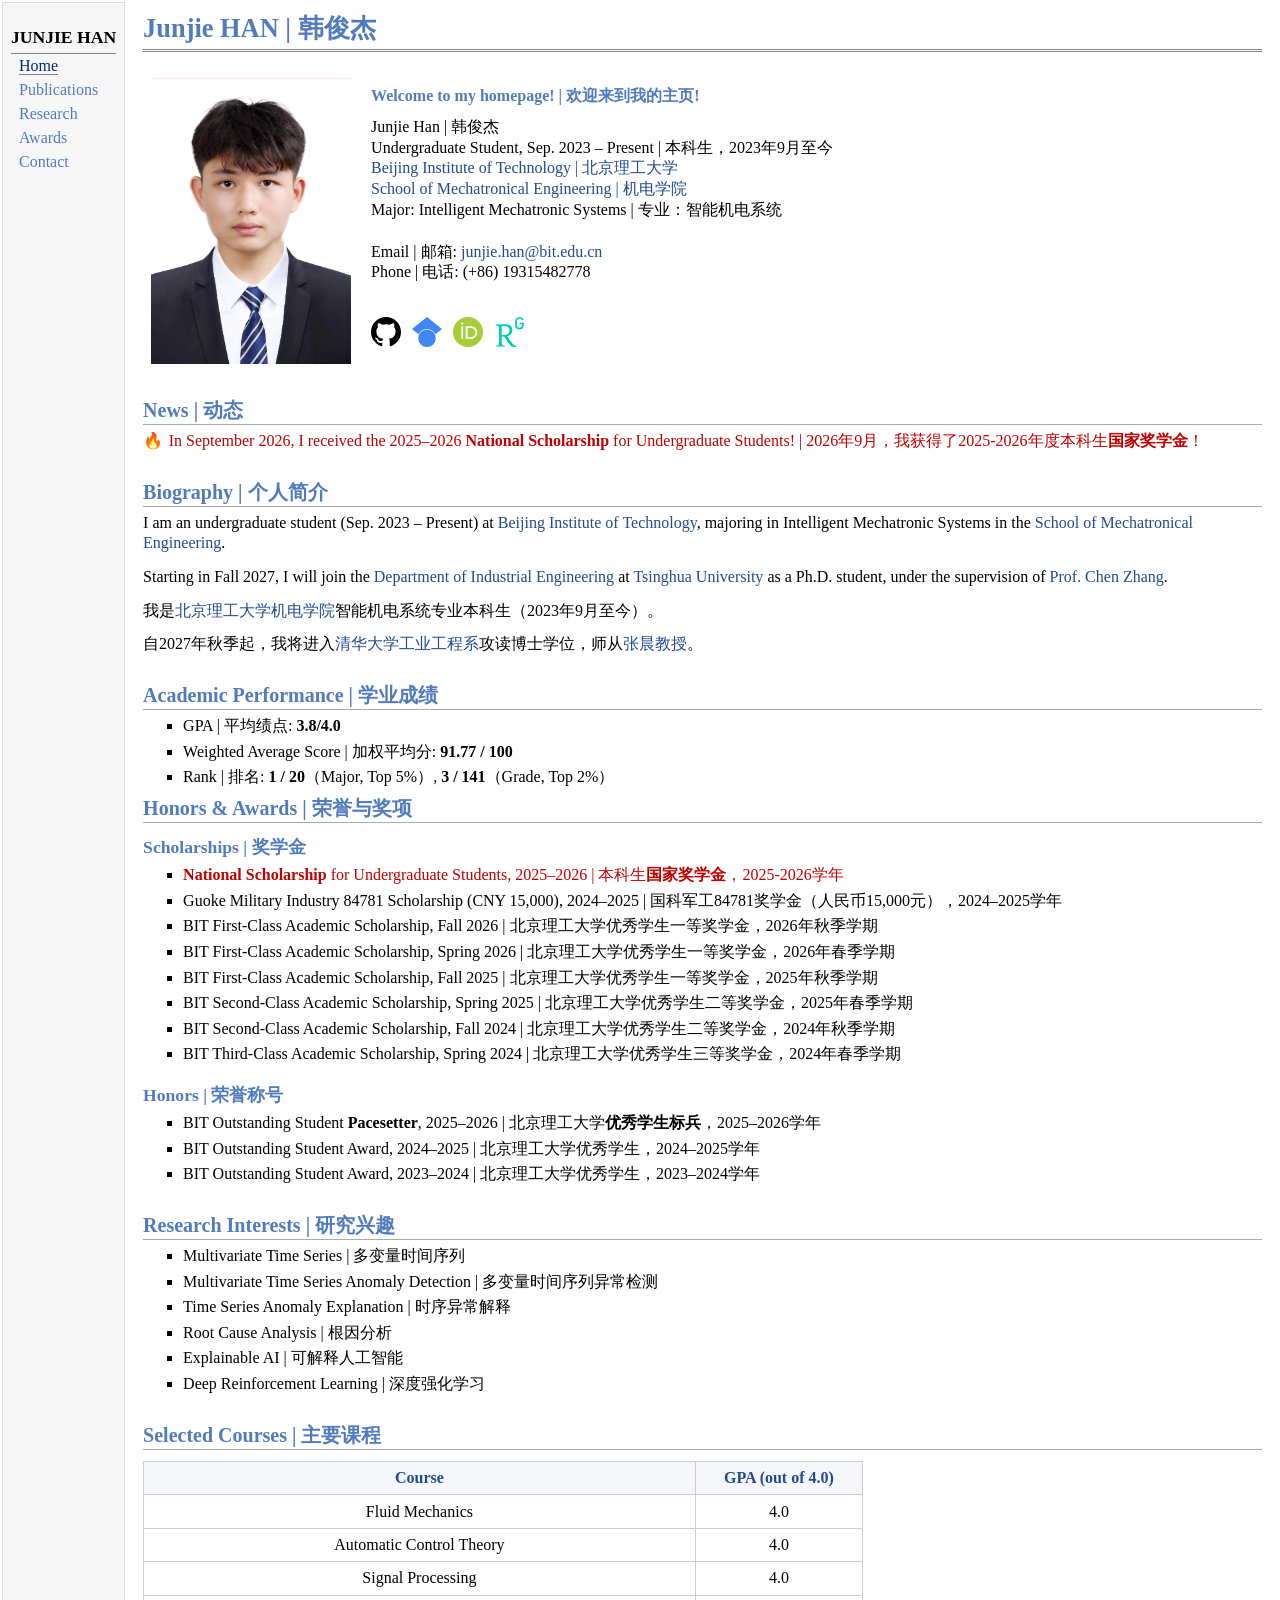
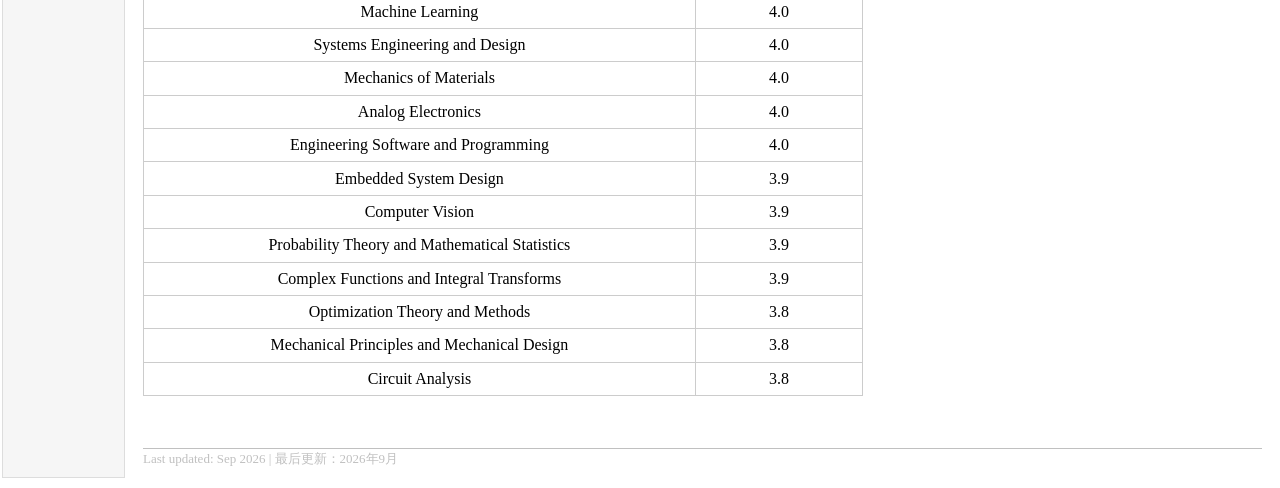
==== commit 2a376e04: "Restore original homepage list markers" ====
--- a/index.html
+++ b/index.html
@@ -4,7 +4,7 @@
 <head>
 <meta name="generator" content="jemdoc, see http://jemdoc.jaboc.net/" />
 <meta http-equiv="Content-Type" content="text/html;charset=utf-8" />
-<link rel="stylesheet" href="jemdoc.css?v=20260929-4" type="text/css" />
+<link rel="stylesheet" href="jemdoc.css?v=20260929-5" type="text/css" />
 <title>Junjie HAN | 韩俊杰</title>
 </head>
 <body>
@@ -56,7 +56,7 @@
 <p xml:lang="zh-CN">自2027年秋季起，我将进入<a href="https://www.tsinghua.edu.cn/" target="_blank">清华大学</a><a href="https://www.ie.tsinghua.edu.cn/" target="_blank">工业工程系</a>攻读博士学位，师从<a href="https://www.ie.tsinghua.edu.cn/eng/info/1051/1031.htm" target="_blank">张晨教授</a>。</p>
 
 <h2>Academic Performance | <span xml:lang="zh-CN">学业成绩</span></h2>
-<ul class="academic-list performance-list">
+<ul>
 <li><p>GPA | <span xml:lang="zh-CN">平均绩点</span>: <b>3.8/4.0</b></p></li>
 <li><p>Weighted Average Score | <span xml:lang="zh-CN">加权平均分</span>: <b>91.77 / 100</b></p></li>
 <li><p>Rank | <span xml:lang="zh-CN">排名</span>: <b>1 / 20</b>（Major, Top 5%）, <b>3 / 141</b>（Grade, Top 2%）</p></li>
@@ -66,7 +66,7 @@
 <h2>Honors &amp; Awards | <span xml:lang="zh-CN">荣誉与奖项</span></h2>
 
 <h3>Scholarships | <span xml:lang="zh-CN">奖学金</span></h3>
-<ul class="academic-list award-list">
+<ul>
 <li><p class="award-highlight"><b>National Scholarship</b> for Undergraduate Students, 2025&#8211;2026 | <span xml:lang="zh-CN">本科生<b>国家奖学金</b>，2025-2026学年</span></p></li>
 <li><p class="nowrap-award">Guoke Military Industry 84781 Scholarship (CNY 15,000), 2024&#8211;2025 | <span xml:lang="zh-CN">国科军工84781奖学金（人民币15,000元），2024&#8211;2025学年</span></p></li>
 <li><p>BIT First-Class Academic Scholarship, Fall 2026 | <span xml:lang="zh-CN">北京理工大学优秀学生一等奖学金，2026年秋季学期</span></p></li>
@@ -78,7 +78,7 @@
 </ul>
 
 <h3>Honors | <span xml:lang="zh-CN">荣誉称号</span></h3>
-<ul class="academic-list award-list">
+<ul>
 <li><p>BIT Outstanding Student <b>Pacesetter</b>, 2025&#8211;2026 | <span xml:lang="zh-CN">北京理工大学<b>优秀学生标兵</b>，2025&#8211;2026学年</span></p></li>
 <li><p>BIT Outstanding Student Award, 2024&#8211;2025 | <span xml:lang="zh-CN">北京理工大学优秀学生，2024&#8211;2025学年</span></p></li>
 <li><p>BIT Outstanding Student Award, 2023&#8211;2024 | <span xml:lang="zh-CN">北京理工大学优秀学生，2023&#8211;2024学年</span></p></li>
@@ -86,7 +86,7 @@
 </div>
 
 <h2>Research Interests | <span xml:lang="zh-CN">研究兴趣</span></h2>
-<ul class="academic-list interest-list">
+<ul>
 <li><p>Multivariate Time Series | <span xml:lang="zh-CN">多变量时间序列</span></p></li>
 <li><p>Multivariate Time Series Anomaly Detection | <span xml:lang="zh-CN">多变量时间序列异常检测</span></p></li>
 <li><p>Time Series Anomaly Explanation | <span xml:lang="zh-CN">时序异常解释</span></p></li>
--- a/jemdoc.css
+++ b/jemdoc.css
@@ -350,44 +350,6 @@
 	margin-bottom: 0.6em;
 }
 
-ul.academic-list {
-	list-style: none;
-	margin-left: 0;
-	padding-left: 1.35em;
-}
-
-ul.academic-list > li {
-	position: relative;
-}
-
-ul.academic-list > li::before {
-	left: -1.55em;
-	position: absolute;
-}
-
-ul.performance-list > li::before {
-	color: #527bbd;
-	content: "\2713";
-	font-size: 0.82em;
-	font-weight: bold;
-	top: 0.1em;
-}
-
-ul.award-list > li::before {
-	color: #b2862c;
-	content: "\2605";
-	font-size: 0.72em;
-	top: 0.22em;
-}
-
-ul.interest-list > li::before {
-	color: #527bbd;
-	content: "\203A";
-	font-size: 1.2em;
-	font-weight: bold;
-	top: -0.13em;
-}
-
 tr.heading {
 	font-weight: bold;
 	border-bottom: 2px solid black;
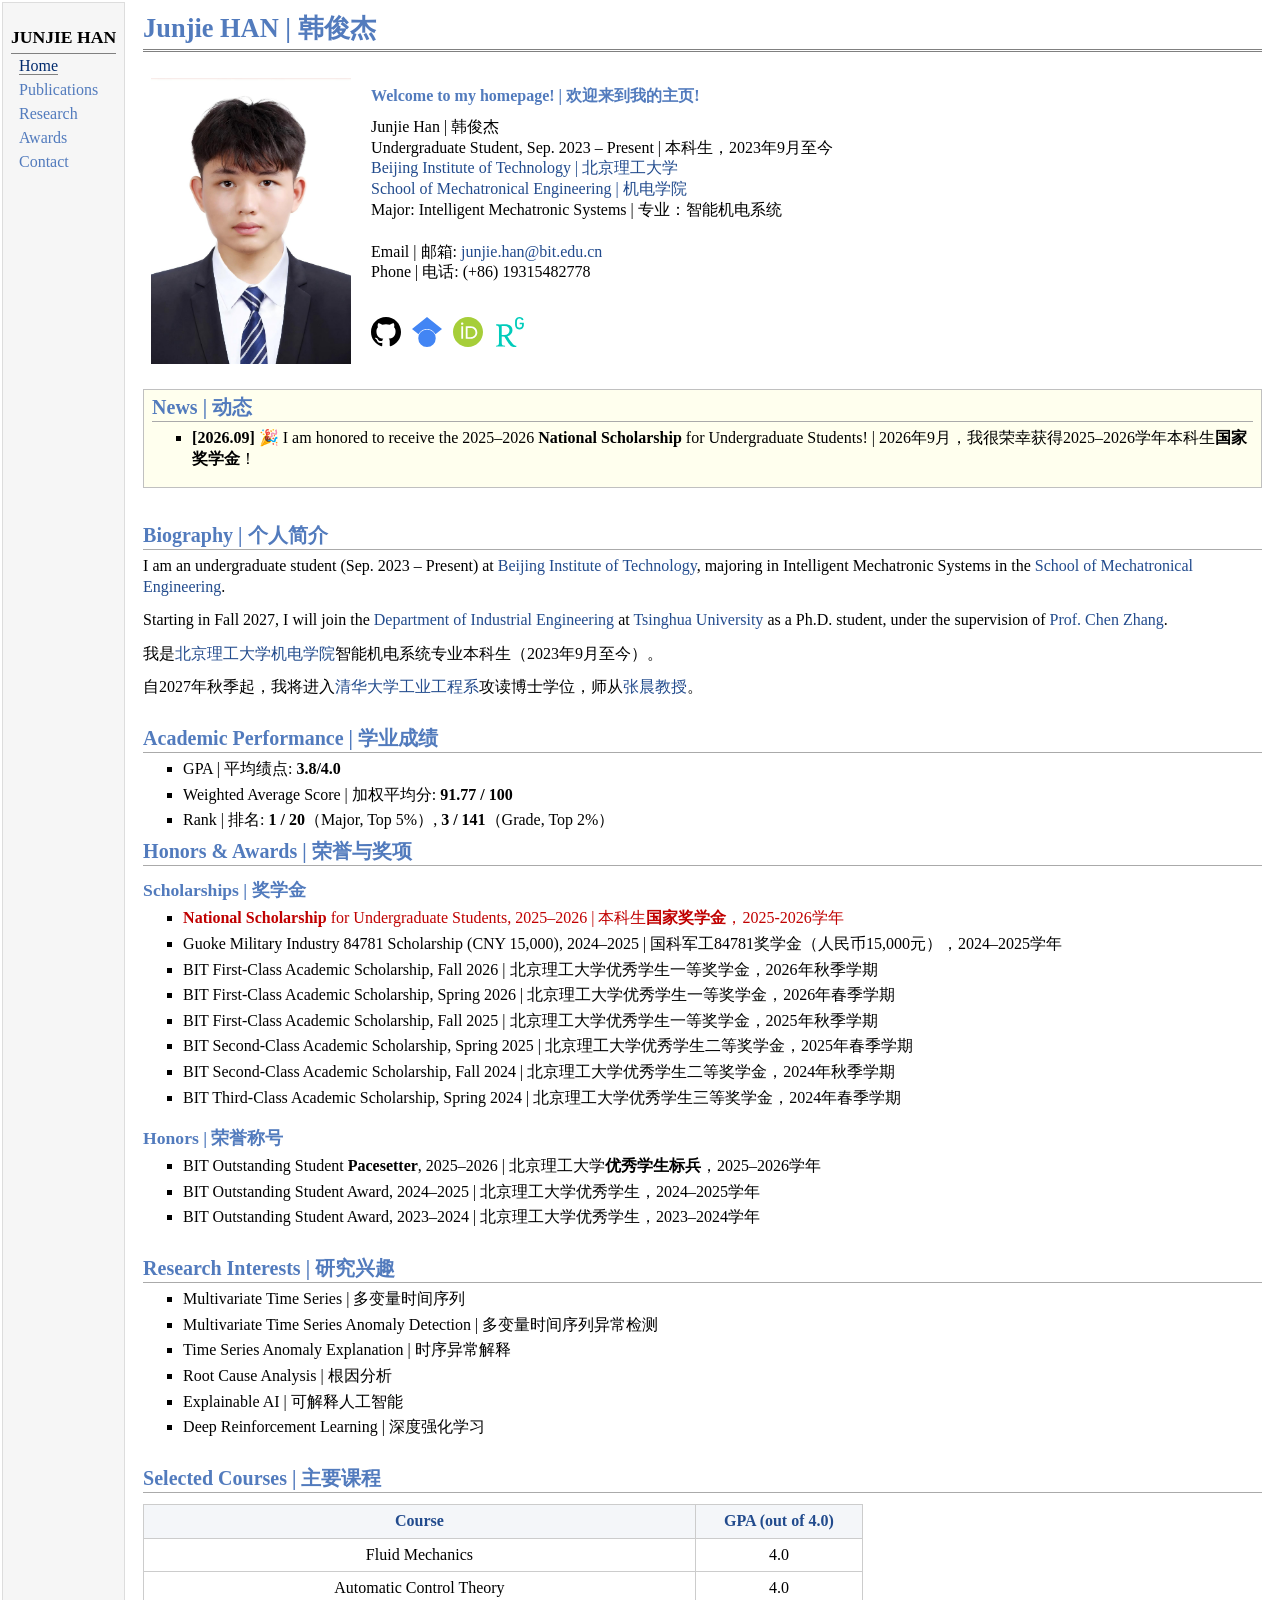
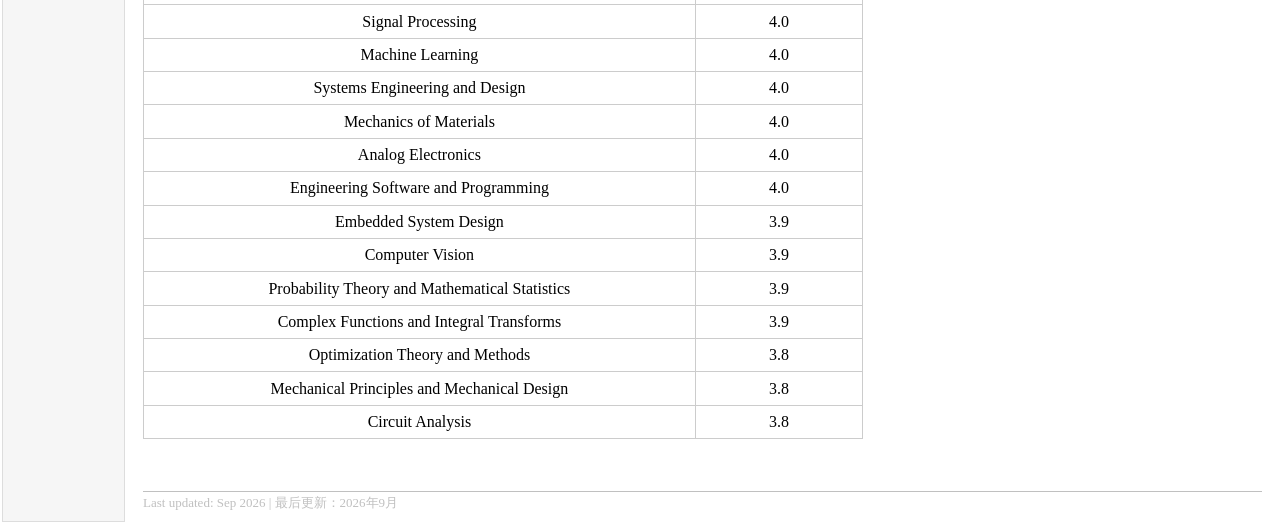
==== commit 03f34aa6: "Redesign homepage news section" ====
--- a/index.html
+++ b/index.html
@@ -4,7 +4,7 @@
 <head>
 <meta name="generator" content="jemdoc, see http://jemdoc.jaboc.net/" />
 <meta http-equiv="Content-Type" content="text/html;charset=utf-8" />
-<link rel="stylesheet" href="jemdoc.css?v=20260929-5" type="text/css" />
+<link rel="stylesheet" href="jemdoc.css?v=20260929-6" type="text/css" />
 <title>Junjie HAN | 韩俊杰</title>
 </head>
 <body>
@@ -43,8 +43,14 @@
 </p>
 </td></tr></table>
 
+<div class="infoblock">
+<div class="blockcontent">
 <h2>News | <span xml:lang="zh-CN">动态</span></h2>
-<p class="award-highlight"><span class="news-icon" title="News">&#128293;</span>In September 2026, I received the 2025&#8211;2026 <b>National Scholarship</b> for Undergraduate Students! | <span xml:lang="zh-CN">2026年9月，我获得了2025-2026年度本科生<b>国家奖学金</b>！</span></p>
+<ul>
+<li><p><b>[2026.09]</b> &#127881; I am honored to receive the 2025&#8211;2026 <b>National Scholarship</b> for Undergraduate Students! | <span xml:lang="zh-CN">2026年9月，我很荣幸获得2025&#8211;2026学年本科生<b>国家奖学金</b>！</span></p></li>
+</ul>
+</div>
+</div>
 
 <h2>Biography | <span xml:lang="zh-CN">个人简介</span></h2>
 <p>I am an undergraduate student (Sep. 2023 &#8211; Present) at <a href="https://www.bit.edu.cn/" target="_blank">Beijing Institute of Technology</a>, majoring in Intelligent Mechatronic Systems in the <a href="https://smen.bit.edu.cn/" target="_blank">School of Mechatronical Engineering</a>.</p>
--- a/jemdoc.css
+++ b/jemdoc.css
@@ -340,10 +340,6 @@
 	color: #c00000;
 }
 
-.news-icon {
-	margin-right: 0.35em;
-}
-
 .welcome-line {
 	color: #527bbd;
 	font-weight: bold;
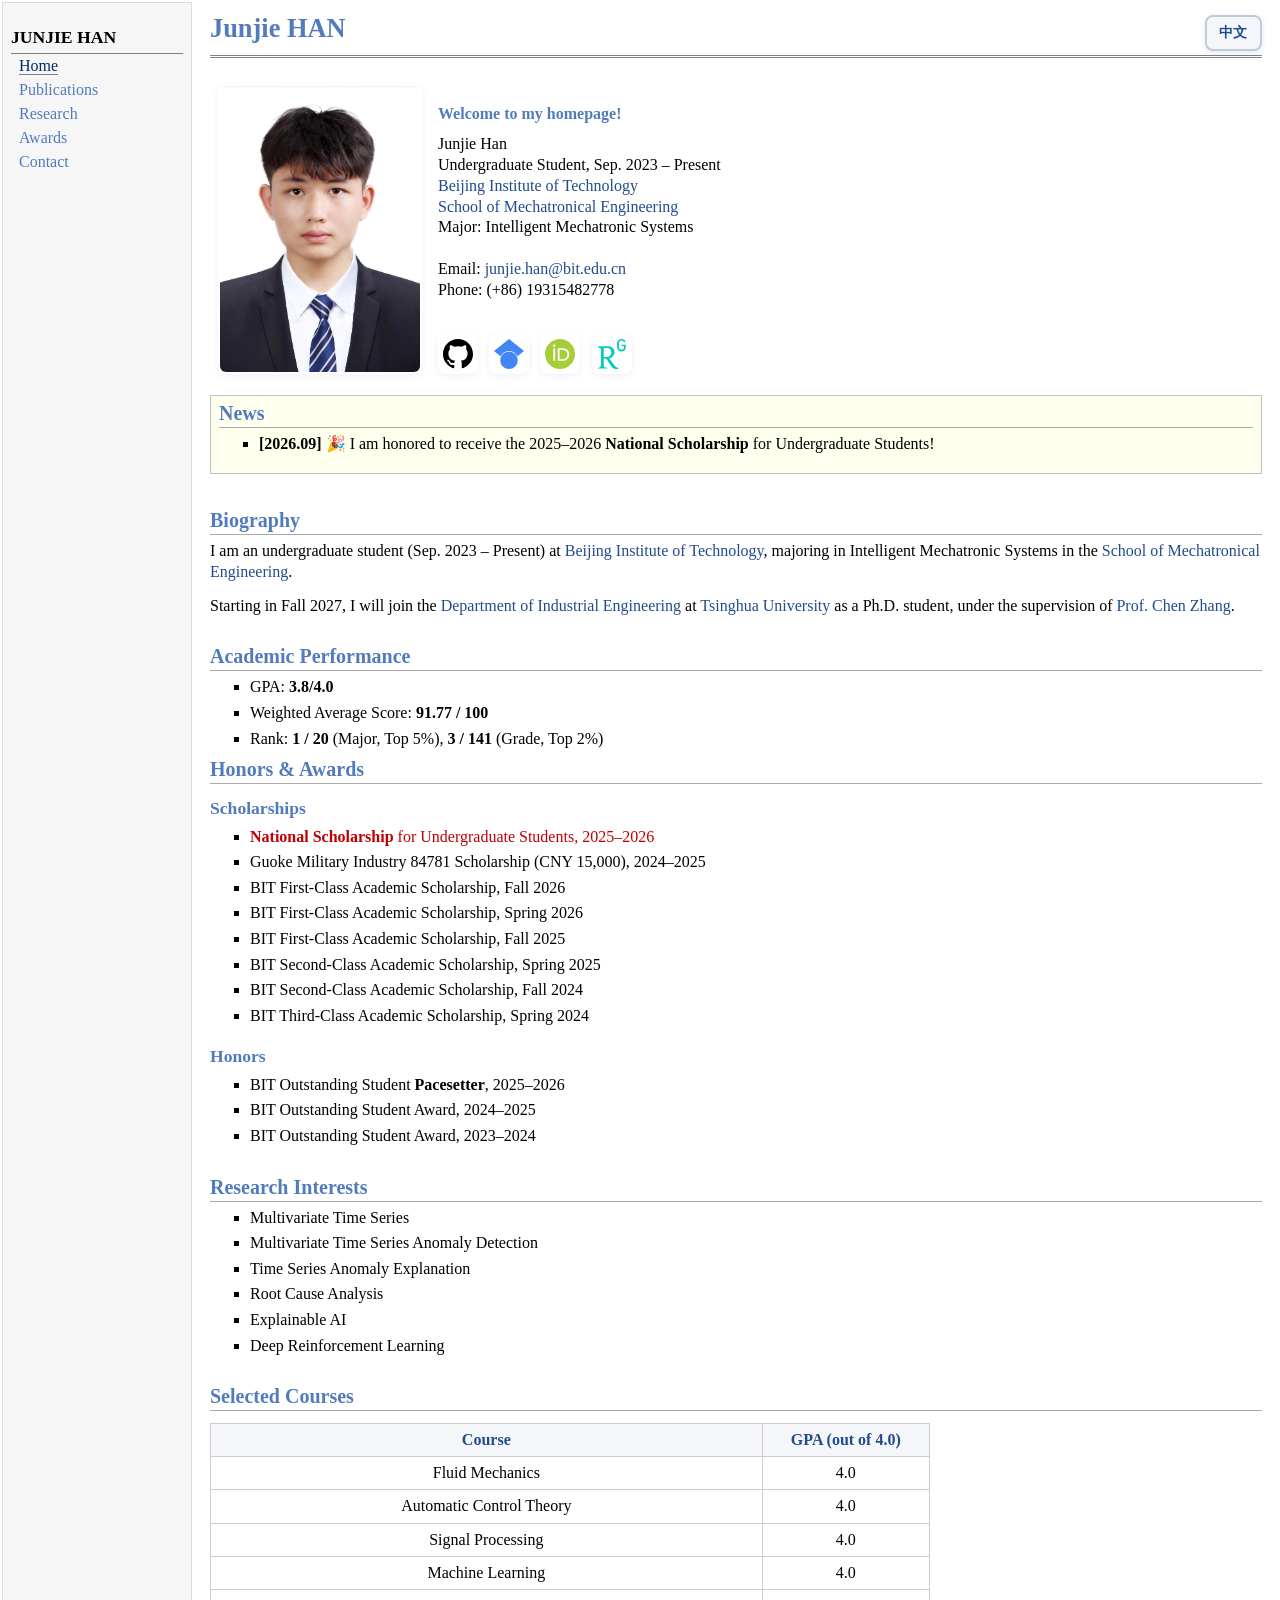
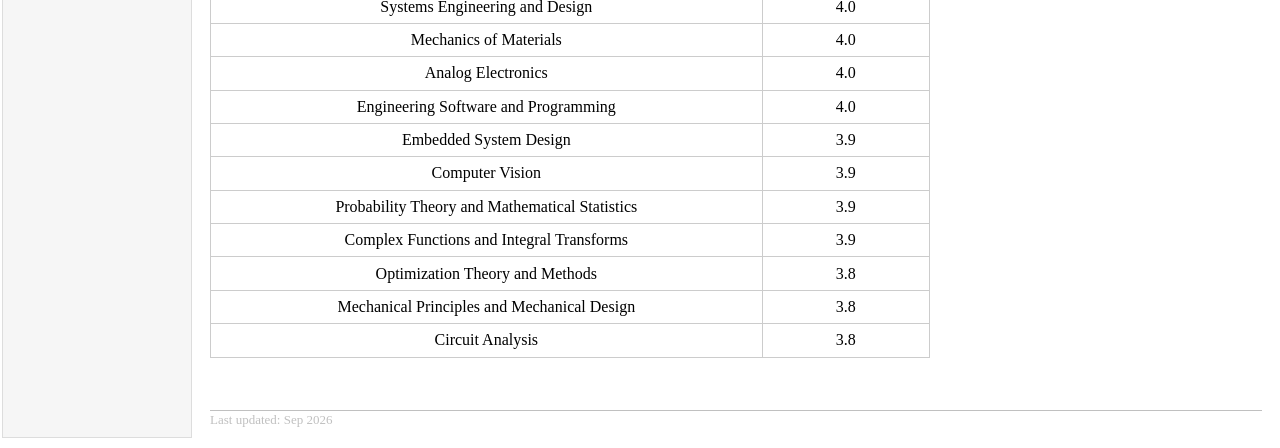
==== commit 031e5a60: "Add bilingual pages, private analytics, and homepage polish" ====
--- a/index.html
+++ b/index.html
@@ -1,137 +1,146 @@
-<!DOCTYPE html PUBLIC "-//W3C//DTD XHTML 1.1//EN"
-  "http://www.w3.org/TR/xhtml11/DTD/xhtml11.dtd">
-<html xmlns="http://www.w3.org/1999/xhtml" xml:lang="en">
+<!DOCTYPE html>
+<html xmlns="http://www.w3.org/1999/xhtml" xml:lang="en" lang="en" data-language="en">
 <head>
 <meta name="generator" content="jemdoc, see http://jemdoc.jaboc.net/" />
 <meta http-equiv="Content-Type" content="text/html;charset=utf-8" />
-<link rel="stylesheet" href="jemdoc.css?v=20260929-6" type="text/css" />
-<title>Junjie HAN | 韩俊杰</title>
+<link rel="stylesheet" href="jemdoc.css?v=20261003-3" type="text/css" />
+<title data-zh="韩俊杰" data-en="Junjie HAN">Junjie HAN</title>
+<script type="text/javascript" src="language.js?v=20261003-3"></script>
 </head>
 <body>
 <table summary="Table for page layout." id="tlayout">
 <tr valign="top">
 <td id="layout-menu">
-<div class="menu-category"><div class="menu-head">JUNJIE HAN</div></div>
-<div class="menu-item"><a href="index.html" class="current">Home</a></div>
-<div class="menu-item"><a href="publication.html">Publications</a></div>
-<div class="menu-item"><a href="research.html">Research</a></div>
-<div class="menu-item"><a href="competition.html">Awards</a></div>
-<div class="menu-item"><a href="contact.html">Contact</a></div>
+<div class="menu-category"><div class="menu-head"><span class="lang-zh" xml:lang="zh-CN">韩俊杰</span><span class="lang-en">JUNJIE HAN</span></div></div>
+<div class="menu-item"><a href="index.html" class="current"><span class="lang-zh" xml:lang="zh-CN">首页</span><span class="lang-en">Home</span></a></div>
+<div class="menu-item"><a href="publication.html"><span class="lang-zh" xml:lang="zh-CN">论文</span><span class="lang-en">Publications</span></a></div>
+<div class="menu-item"><a href="research.html"><span class="lang-zh" xml:lang="zh-CN">科研</span><span class="lang-en">Research</span></a></div>
+<div class="menu-item"><a href="competition.html"><span class="lang-zh" xml:lang="zh-CN">竞赛获奖</span><span class="lang-en">Awards</span></a></div>
+<div class="menu-item"><a href="contact.html"><span class="lang-zh" xml:lang="zh-CN">联系方式</span><span class="lang-en">Contact</span></a></div>
 </td>
 <td id="layout-content">
 <div id="toptitle">
-<h1>Junjie HAN | <span xml:lang="zh-CN">韩俊杰</span></h1>
+<div class="title-row">
+<h1><span class="lang-zh" xml:lang="zh-CN">韩俊杰</span><span class="lang-en">Junjie HAN</span></h1>
+<button id="language-toggle" class="language-toggle" type="button" aria-label="Switch to Chinese">中文</button>
+</div>
 <div id="subtitle"></div>
 </div>
 <table class="imgtable"><tr><td>
-<img src="images/个人证件照-白底.jpg" alt="Junjie Han" width="200px" />&#160;</td>
-<td align="left"><p class="welcome-line">Welcome to my homepage! | <span xml:lang="zh-CN">欢迎来到我的主页!</span></p>
-<p>Junjie Han | <span xml:lang="zh-CN">韩俊杰</span><br />
-Undergraduate Student, Sep. 2023 &#8211; Present | <span xml:lang="zh-CN">本科生，2023年9月至今</span><br />
-<a href="https://www.bit.edu.cn/" target="_blank">Beijing Institute of Technology | <span xml:lang="zh-CN">北京理工大学</span></a><br />
-<a href="https://smen.bit.edu.cn/" target="_blank">School of Mechatronical Engineering | <span xml:lang="zh-CN">机电学院</span></a><br />
-Major: Intelligent Mechatronic Systems | <span xml:lang="zh-CN">专业：智能机电系统</span><br /><br />
-Email | <span xml:lang="zh-CN">邮箱</span>: <a href="mailto:junjie.han@bit.edu.cn">junjie.han@bit.edu.cn</a><br />
-Phone | <span xml:lang="zh-CN">电话</span>: (+86) 19315482778<br /><br />
+<span class="photo-hover"><img src="images/个人证件照-白底.jpg" alt="Junjie Han" data-alt-zh="韩俊杰" data-alt-en="Junjie Han" width="200px" /></span></td>
+<td align="left"><p class="welcome-line"><span class="lang-zh" xml:lang="zh-CN">欢迎来到我的主页！</span><span class="lang-en">Welcome to my homepage!</span></p>
+<p><span class="lang-zh" xml:lang="zh-CN">韩俊杰</span><span class="lang-en">Junjie Han</span><br />
+<span class="lang-zh" xml:lang="zh-CN">本科生，2023年9月至今</span><span class="lang-en">Undergraduate Student, Sep. 2023 &#8211; Present</span><br />
+<a href="https://www.bit.edu.cn/" target="_blank"><span class="lang-zh" xml:lang="zh-CN">北京理工大学</span><span class="lang-en">Beijing Institute of Technology</span></a><br />
+<a href="https://smen.bit.edu.cn/" target="_blank"><span class="lang-zh" xml:lang="zh-CN">机电学院</span><span class="lang-en">School of Mechatronical Engineering</span></a><br />
+<span class="lang-zh" xml:lang="zh-CN">专业：智能机电系统</span><span class="lang-en">Major: Intelligent Mechatronic Systems</span><br /><br />
+<span class="lang-zh" xml:lang="zh-CN">邮箱：</span><span class="lang-en">Email: </span><a href="mailto:junjie.han@bit.edu.cn">junjie.han@bit.edu.cn</a><br />
+<span class="lang-zh" xml:lang="zh-CN">电话：</span><span class="lang-en">Phone: </span>(+86) 19315482778<br /><br />
 </p>
 <p class="social-links">
-<a href="https://github.com/ayumurephael" target="_blank" title="GitHub"><img src="images/github.svg" alt="GitHub" /></a>
+<a class="hover-lift-icon" href="https://github.com/ayumurephael" target="_blank" title="GitHub"><img src="images/github.svg" alt="GitHub" /></a>
 <!-- Replace each pending span with a profile link when its URL is available. -->
-<span class="social-icon pending-profile" title="Google Scholar profile link coming soon | Google Scholar 主页链接待补充"><img src="images/google-scholar.svg" alt="Google Scholar" /></span>
-<span class="social-icon pending-profile" title="ORCID profile link coming soon | ORCID 主页链接待补充"><img src="images/orcid.svg" alt="ORCID" /></span>
-<span class="social-icon pending-profile" title="ResearchGate profile link coming soon | ResearchGate 主页链接待补充"><img src="images/researchgate.svg" alt="ResearchGate" /></span>
+<span class="social-icon pending-profile hover-lift-icon" title="Google Scholar profile link coming soon" data-title-zh="Google Scholar 主页链接待补充" data-title-en="Google Scholar profile link coming soon"><img src="images/google-scholar.svg" alt="Google Scholar" /></span>
+<span class="social-icon pending-profile hover-lift-icon" title="ORCID profile link coming soon" data-title-zh="ORCID 主页链接待补充" data-title-en="ORCID profile link coming soon"><img src="images/orcid.svg" alt="ORCID" /></span>
+<span class="social-icon pending-profile hover-lift-icon" title="ResearchGate profile link coming soon" data-title-zh="ResearchGate 主页链接待补充" data-title-en="ResearchGate profile link coming soon"><img src="images/researchgate.svg" alt="ResearchGate" /></span>
 </p>
 </td></tr></table>
 
 <div class="infoblock">
 <div class="blockcontent">
-<h2>News | <span xml:lang="zh-CN">动态</span></h2>
+<h2><span class="lang-zh" xml:lang="zh-CN">动态</span><span class="lang-en">News</span></h2>
 <ul>
-<li><p><b>[2026.09]</b> &#127881; I am honored to receive the 2025&#8211;2026 <b>National Scholarship</b> for Undergraduate Students! | <span xml:lang="zh-CN">2026年9月，我很荣幸获得2025&#8211;2026学年本科生<b>国家奖学金</b>！</span></p></li>
+<li><p><span class="lang-zh" xml:lang="zh-CN">[2026.09] &#127881; 我很荣幸获得2025&#8211;2026学年本科生<b>国家奖学金</b>！</span><span class="lang-en"><b>[2026.09]</b> &#127881; I am honored to receive the 2025&#8211;2026 <b>National Scholarship</b> for Undergraduate Students!</span></p></li>
 </ul>
 </div>
 </div>
 
-<h2>Biography | <span xml:lang="zh-CN">个人简介</span></h2>
-<p>I am an undergraduate student (Sep. 2023 &#8211; Present) at <a href="https://www.bit.edu.cn/" target="_blank">Beijing Institute of Technology</a>, majoring in Intelligent Mechatronic Systems in the <a href="https://smen.bit.edu.cn/" target="_blank">School of Mechatronical Engineering</a>.</p>
+<h2><span class="lang-zh" xml:lang="zh-CN">个人简介</span><span class="lang-en">Biography</span></h2>
+<p class="lang-en">I am an undergraduate student (Sep. 2023 &#8211; Present) at <a href="https://www.bit.edu.cn/" target="_blank">Beijing Institute of Technology</a>, majoring in Intelligent Mechatronic Systems in the <a href="https://smen.bit.edu.cn/" target="_blank">School of Mechatronical Engineering</a>.</p>
 
-<p>Starting in Fall 2027, I will join the <a href="https://www.ie.tsinghua.edu.cn/" target="_blank">Department of Industrial Engineering</a> at <a href="https://www.tsinghua.edu.cn/" target="_blank">Tsinghua University</a> as a Ph.D. student, under the supervision of <a href="https://www.ie.tsinghua.edu.cn/eng/info/1051/1031.htm" target="_blank">Prof. Chen Zhang</a>.</p>
+<p class="lang-en">Starting in Fall 2027, I will join the <a href="https://www.ie.tsinghua.edu.cn/" target="_blank">Department of Industrial Engineering</a> at <a href="https://www.tsinghua.edu.cn/" target="_blank">Tsinghua University</a> as a Ph.D. student, under the supervision of <a href="https://www.ie.tsinghua.edu.cn/eng/info/1051/1031.htm" target="_blank">Prof. Chen Zhang</a>.</p>
 
-<p xml:lang="zh-CN">我是<a href="https://www.bit.edu.cn/" target="_blank">北京理工大学</a><a href="https://smen.bit.edu.cn/" target="_blank">机电学院</a>智能机电系统专业本科生（2023年9月至今）。</p>
+<p class="lang-zh" xml:lang="zh-CN">我是<a href="https://www.bit.edu.cn/" target="_blank">北京理工大学</a><a href="https://smen.bit.edu.cn/" target="_blank">机电学院</a>智能机电系统专业本科生（2023年9月至今）。</p>
 
-<p xml:lang="zh-CN">自2027年秋季起，我将进入<a href="https://www.tsinghua.edu.cn/" target="_blank">清华大学</a><a href="https://www.ie.tsinghua.edu.cn/" target="_blank">工业工程系</a>攻读博士学位，师从<a href="https://www.ie.tsinghua.edu.cn/eng/info/1051/1031.htm" target="_blank">张晨教授</a>。</p>
+<p class="lang-zh" xml:lang="zh-CN">自2027年秋季起，我将进入<a href="https://www.tsinghua.edu.cn/" target="_blank">清华大学</a><a href="https://www.ie.tsinghua.edu.cn/" target="_blank">工业工程系</a>攻读博士学位，师从<a href="https://www.ie.tsinghua.edu.cn/eng/info/1051/1031.htm" target="_blank">张晨教授</a>。</p>
 
-<h2>Academic Performance | <span xml:lang="zh-CN">学业成绩</span></h2>
+<h2><span class="lang-zh" xml:lang="zh-CN">学业成绩</span><span class="lang-en">Academic Performance</span></h2>
 <ul>
-<li><p>GPA | <span xml:lang="zh-CN">平均绩点</span>: <b>3.8/4.0</b></p></li>
-<li><p>Weighted Average Score | <span xml:lang="zh-CN">加权平均分</span>: <b>91.77 / 100</b></p></li>
-<li><p>Rank | <span xml:lang="zh-CN">排名</span>: <b>1 / 20</b>（Major, Top 5%）, <b>3 / 141</b>（Grade, Top 2%）</p></li>
+<li><p><span class="lang-zh" xml:lang="zh-CN">平均绩点：</span><span class="lang-en">GPA: </span><b>3.8/4.0</b></p></li>
+<li><p><span class="lang-zh" xml:lang="zh-CN">加权平均分：</span><span class="lang-en">Weighted Average Score: </span><b>91.77 / 100</b></p></li>
+<li><p><span class="lang-zh" xml:lang="zh-CN">排名：</span><span class="lang-en">Rank: </span><b>1 / 20</b> <span class="lang-zh" xml:lang="zh-CN">（专业，前 5%），</span><span class="lang-en">(Major, Top 5%), </span><b>3 / 141</b> <span class="lang-zh" xml:lang="zh-CN">（年级，前 2%）</span><span class="lang-en">(Grade, Top 2%)</span></p></li>
 </ul>
 
 <div class="awards-section" id="honors-awards">
-<h2>Honors &amp; Awards | <span xml:lang="zh-CN">荣誉与奖项</span></h2>
+<h2><span class="lang-zh" xml:lang="zh-CN">荣誉与奖项</span><span class="lang-en">Honors &amp; Awards</span></h2>
 
-<h3>Scholarships | <span xml:lang="zh-CN">奖学金</span></h3>
+<h3><span class="lang-zh" xml:lang="zh-CN">奖学金</span><span class="lang-en">Scholarships</span></h3>
 <ul>
-<li><p class="award-highlight"><b>National Scholarship</b> for Undergraduate Students, 2025&#8211;2026 | <span xml:lang="zh-CN">本科生<b>国家奖学金</b>，2025-2026学年</span></p></li>
-<li><p class="nowrap-award">Guoke Military Industry 84781 Scholarship (CNY 15,000), 2024&#8211;2025 | <span xml:lang="zh-CN">国科军工84781奖学金（人民币15,000元），2024&#8211;2025学年</span></p></li>
-<li><p>BIT First-Class Academic Scholarship, Fall 2026 | <span xml:lang="zh-CN">北京理工大学优秀学生一等奖学金，2026年秋季学期</span></p></li>
-<li><p>BIT First-Class Academic Scholarship, Spring 2026 | <span xml:lang="zh-CN">北京理工大学优秀学生一等奖学金，2026年春季学期</span></p></li>
-<li><p>BIT First-Class Academic Scholarship, Fall 2025 | <span xml:lang="zh-CN">北京理工大学优秀学生一等奖学金，2025年秋季学期</span></p></li>
-<li><p>BIT Second-Class Academic Scholarship, Spring 2025 | <span xml:lang="zh-CN">北京理工大学优秀学生二等奖学金，2025年春季学期</span></p></li>
-<li><p>BIT Second-Class Academic Scholarship, Fall 2024 | <span xml:lang="zh-CN">北京理工大学优秀学生二等奖学金，2024年秋季学期</span></p></li>
-<li><p>BIT Third-Class Academic Scholarship, Spring 2024 | <span xml:lang="zh-CN">北京理工大学优秀学生三等奖学金，2024年春季学期</span></p></li>
+<li><p class="award-highlight"><span class="lang-zh" xml:lang="zh-CN">本科生<b>国家奖学金</b>，2025&#8211;2026学年</span><span class="lang-en"><b>National Scholarship</b> for Undergraduate Students, 2025&#8211;2026</span></p></li>
+<li><p class="nowrap-award"><span class="lang-zh" xml:lang="zh-CN">国科军工84781奖学金（人民币15,000元），2024&#8211;2025学年</span><span class="lang-en">Guoke Military Industry 84781 Scholarship (CNY 15,000), 2024&#8211;2025</span></p></li>
+<li><p><span class="lang-zh" xml:lang="zh-CN">北京理工大学优秀学生一等奖学金，2026年秋季学期</span><span class="lang-en">BIT First-Class Academic Scholarship, Fall 2026</span></p></li>
+<li><p><span class="lang-zh" xml:lang="zh-CN">北京理工大学优秀学生一等奖学金，2026年春季学期</span><span class="lang-en">BIT First-Class Academic Scholarship, Spring 2026</span></p></li>
+<li><p><span class="lang-zh" xml:lang="zh-CN">北京理工大学优秀学生一等奖学金，2025年秋季学期</span><span class="lang-en">BIT First-Class Academic Scholarship, Fall 2025</span></p></li>
+<li><p><span class="lang-zh" xml:lang="zh-CN">北京理工大学优秀学生二等奖学金，2025年春季学期</span><span class="lang-en">BIT Second-Class Academic Scholarship, Spring 2025</span></p></li>
+<li><p><span class="lang-zh" xml:lang="zh-CN">北京理工大学优秀学生二等奖学金，2024年秋季学期</span><span class="lang-en">BIT Second-Class Academic Scholarship, Fall 2024</span></p></li>
+<li><p><span class="lang-zh" xml:lang="zh-CN">北京理工大学优秀学生三等奖学金，2024年春季学期</span><span class="lang-en">BIT Third-Class Academic Scholarship, Spring 2024</span></p></li>
 </ul>
 
-<h3>Honors | <span xml:lang="zh-CN">荣誉称号</span></h3>
+<h3><span class="lang-zh" xml:lang="zh-CN">荣誉称号</span><span class="lang-en">Honors</span></h3>
 <ul>
-<li><p>BIT Outstanding Student <b>Pacesetter</b>, 2025&#8211;2026 | <span xml:lang="zh-CN">北京理工大学<b>优秀学生标兵</b>，2025&#8211;2026学年</span></p></li>
-<li><p>BIT Outstanding Student Award, 2024&#8211;2025 | <span xml:lang="zh-CN">北京理工大学优秀学生，2024&#8211;2025学年</span></p></li>
-<li><p>BIT Outstanding Student Award, 2023&#8211;2024 | <span xml:lang="zh-CN">北京理工大学优秀学生，2023&#8211;2024学年</span></p></li>
+<li><p><span class="lang-zh" xml:lang="zh-CN">北京理工大学<b>优秀学生标兵</b>，2025&#8211;2026学年</span><span class="lang-en">BIT Outstanding Student <b>Pacesetter</b>, 2025&#8211;2026</span></p></li>
+<li><p><span class="lang-zh" xml:lang="zh-CN">北京理工大学优秀学生，2024&#8211;2025学年</span><span class="lang-en">BIT Outstanding Student Award, 2024&#8211;2025</span></p></li>
+<li><p><span class="lang-zh" xml:lang="zh-CN">北京理工大学优秀学生，2023&#8211;2024学年</span><span class="lang-en">BIT Outstanding Student Award, 2023&#8211;2024</span></p></li>
 </ul>
 </div>
 
-<h2>Research Interests | <span xml:lang="zh-CN">研究兴趣</span></h2>
+<h2><span class="lang-zh" xml:lang="zh-CN">研究兴趣</span><span class="lang-en">Research Interests</span></h2>
 <ul>
-<li><p>Multivariate Time Series | <span xml:lang="zh-CN">多变量时间序列</span></p></li>
-<li><p>Multivariate Time Series Anomaly Detection | <span xml:lang="zh-CN">多变量时间序列异常检测</span></p></li>
-<li><p>Time Series Anomaly Explanation | <span xml:lang="zh-CN">时序异常解释</span></p></li>
-<li><p>Root Cause Analysis | <span xml:lang="zh-CN">根因分析</span></p></li>
-<li><p>Explainable AI | <span xml:lang="zh-CN">可解释人工智能</span></p></li>
-<li><p>Deep Reinforcement Learning | <span xml:lang="zh-CN">深度强化学习</span></p></li>
+<li><p><span class="lang-zh" xml:lang="zh-CN">多变量时间序列</span><span class="lang-en">Multivariate Time Series</span></p></li>
+<li><p><span class="lang-zh" xml:lang="zh-CN">多变量时间序列异常检测</span><span class="lang-en">Multivariate Time Series Anomaly Detection</span></p></li>
+<li><p><span class="lang-zh" xml:lang="zh-CN">时序异常解释</span><span class="lang-en">Time Series Anomaly Explanation</span></p></li>
+<li><p><span class="lang-zh" xml:lang="zh-CN">根因分析</span><span class="lang-en">Root Cause Analysis</span></p></li>
+<li><p><span class="lang-zh" xml:lang="zh-CN">可解释人工智能</span><span class="lang-en">Explainable AI</span></p></li>
+<li><p><span class="lang-zh" xml:lang="zh-CN">深度强化学习</span><span class="lang-en">Deep Reinforcement Learning</span></p></li>
 </ul>
 
-<h2>Selected Courses | <span xml:lang="zh-CN">主要课程</span></h2>
+<h2><span class="lang-zh" xml:lang="zh-CN">主要课程</span><span class="lang-en">Selected Courses</span></h2>
 <table class="course-table" summary="Selected courses and GPA">
 <thead>
-<tr><th>Course</th><th>GPA (out of 4.0)</th></tr>
+<tr><th><span class="lang-zh" xml:lang="zh-CN">课程</span><span class="lang-en">Course</span></th><th><span class="lang-zh" xml:lang="zh-CN">绩点（满分 4.0）</span><span class="lang-en">GPA (out of 4.0)</span></th></tr>
 </thead>
 <tbody>
-<tr><td>Fluid Mechanics</td><td>4.0</td></tr>
-<tr><td>Automatic Control Theory</td><td>4.0</td></tr>
-<tr><td>Signal Processing</td><td>4.0</td></tr>
-<tr><td>Machine Learning</td><td>4.0</td></tr>
-<tr><td>Systems Engineering and Design</td><td>4.0</td></tr>
-<tr><td>Mechanics of Materials</td><td>4.0</td></tr>
-<tr><td>Analog Electronics</td><td>4.0</td></tr>
-<tr><td>Engineering Software and Programming</td><td>4.0</td></tr>
-<tr><td>Embedded System Design</td><td>3.9</td></tr>
-<tr><td>Computer Vision</td><td>3.9</td></tr>
-<tr><td>Probability Theory and Mathematical Statistics</td><td>3.9</td></tr>
-<tr><td>Complex Functions and Integral Transforms</td><td>3.9</td></tr>
-<tr><td>Optimization Theory and Methods</td><td>3.8</td></tr>
-<tr><td>Mechanical Principles and Mechanical Design</td><td>3.8</td></tr>
-<tr><td>Circuit Analysis</td><td>3.8</td></tr>
+<tr><td><span class="lang-zh" xml:lang="zh-CN">流体力学</span><span class="lang-en">Fluid Mechanics</span></td><td>4.0</td></tr>
+<tr><td><span class="lang-zh" xml:lang="zh-CN">自动控制原理</span><span class="lang-en">Automatic Control Theory</span></td><td>4.0</td></tr>
+<tr><td><span class="lang-zh" xml:lang="zh-CN">信号处理</span><span class="lang-en">Signal Processing</span></td><td>4.0</td></tr>
+<tr><td><span class="lang-zh" xml:lang="zh-CN">机器学习</span><span class="lang-en">Machine Learning</span></td><td>4.0</td></tr>
+<tr><td><span class="lang-zh" xml:lang="zh-CN">系统工程与设计</span><span class="lang-en">Systems Engineering and Design</span></td><td>4.0</td></tr>
+<tr><td><span class="lang-zh" xml:lang="zh-CN">材料力学</span><span class="lang-en">Mechanics of Materials</span></td><td>4.0</td></tr>
+<tr><td><span class="lang-zh" xml:lang="zh-CN">模拟电子技术</span><span class="lang-en">Analog Electronics</span></td><td>4.0</td></tr>
+<tr><td><span class="lang-zh" xml:lang="zh-CN">工程软件与程序设计</span><span class="lang-en">Engineering Software and Programming</span></td><td>4.0</td></tr>
+<tr><td><span class="lang-zh" xml:lang="zh-CN">嵌入式系统设计</span><span class="lang-en">Embedded System Design</span></td><td>3.9</td></tr>
+<tr><td><span class="lang-zh" xml:lang="zh-CN">计算机视觉</span><span class="lang-en">Computer Vision</span></td><td>3.9</td></tr>
+<tr><td><span class="lang-zh" xml:lang="zh-CN">概率论与数理统计</span><span class="lang-en">Probability Theory and Mathematical Statistics</span></td><td>3.9</td></tr>
+<tr><td><span class="lang-zh" xml:lang="zh-CN">复变函数与积分变换</span><span class="lang-en">Complex Functions and Integral Transforms</span></td><td>3.9</td></tr>
+<tr><td><span class="lang-zh" xml:lang="zh-CN">最优化理论与方法</span><span class="lang-en">Optimization Theory and Methods</span></td><td>3.8</td></tr>
+<tr><td><span class="lang-zh" xml:lang="zh-CN">机械原理与机械设计</span><span class="lang-en">Mechanical Principles and Mechanical Design</span></td><td>3.8</td></tr>
+<tr><td><span class="lang-zh" xml:lang="zh-CN">电路分析</span><span class="lang-en">Circuit Analysis</span></td><td>3.8</td></tr>
 </tbody>
 </table>
 
 <div id="footer">
 <div id="footer-text">
-Last updated: Sep 2026 | <span xml:lang="zh-CN">最后更新：2026年9月</span>
+<span class="lang-zh" xml:lang="zh-CN">最后更新：2026年9月</span><span class="lang-en">Last updated: Sep 2026</span>
 </div>
 </div>
 </td>
 </tr>
 </table>
+<script type="text/javascript">
+var sc_project = 13358022;
+var sc_invisible = 1;
+var sc_security = "8235d626";
+</script>
+<script type="text/javascript" src="https://www.statcounter.com/counter/counter.js" async="async"></script>
 </body>
 </html>
--- a/jemdoc.css
+++ b/jemdoc.css
@@ -1,9 +1,81 @@
 /* jemdoc.css - Academic homepage stylesheet */
+
+html[data-language="zh"] .lang-en,
+html[data-language="en"] .lang-zh {
+	display: none !important;
+}
+
+.title-row {
+	display: flex;
+	align-items: baseline;
+	gap: 1em;
+}
+
+.title-row h1 {
+	flex: 0 1 auto;
+}
+
+.language-toggle {
+	display: none;
+	flex: none;
+	margin-left: auto;
+	position: relative;
+	overflow: hidden;
+	font: inherit;
+	font-size: 0.88em;
+	font-weight: bold;
+	color: #224b8d;
+	background: #f4f6f9;
+	border: 2px solid #c0cbd9;
+	border-radius: 8px;
+	box-shadow: 0 2px 6px rgba(34, 75, 141, 0.12);
+	padding: 0.45em 0.9em;
+	cursor: pointer;
+	transition: background 0.3s ease, color 0.3s ease, border-color 0.3s ease,
+		box-shadow 0.3s ease, transform 0.3s ease;
+}
+
+html.language-ready .language-toggle {
+	display: inline-block;
+}
+
+.language-toggle::before {
+	content: "";
+	position: absolute;
+	top: 0;
+	left: -110%;
+	width: 100%;
+	height: 100%;
+	background: linear-gradient(90deg, transparent, rgba(255, 255, 255, 0.75), transparent);
+	transition: left 0.5s ease;
+}
+
+.language-toggle:hover::before,
+.language-toggle:focus-visible::before {
+	left: 110%;
+}
+
+.language-toggle:hover,
+.language-toggle:focus-visible {
+	background: #e7edf7;
+	border-color: #527bbd;
+	box-shadow: 0 6px 14px rgba(34, 75, 141, 0.2), 0 0 10px rgba(82, 123, 189, 0.18);
+	transform: translateY(-2px);
+}
+
+@media (prefers-reduced-motion: reduce) {
+	.language-toggle,
+	.language-toggle::before {
+		transition: none;
+	}
+}
 
 table#tlayout {
 	border: none;
 	border-collapse: separate;
 	background: white;
+	width: 100%;
+	table-layout: fixed;
 }
 
 body {
@@ -11,7 +83,7 @@
 	font-family: Georgia, serif;
 	padding-bottom: 8px;
 	margin: 0;
-	min-width: 950px;
+	min-width: 0;
 }
 
 #layout-menu {
@@ -21,7 +93,8 @@
 	padding-left: 8px;
 	padding-right: 8px;
 	font-size: 1.0em;
-	width: auto;
+	width: 190px;
+	box-sizing: border-box;
 	white-space: nowrap;
 	text-align: left;
 	vertical-align: top;
@@ -40,7 +113,7 @@
 	background: white;
 	text-align: left;
 	vertical-align: top;
-	min-width: 950px;
+	min-width: 0;
 }
 
 #layout-menu a {
@@ -359,6 +432,7 @@
 	display: flex;
 	align-items: center;
 	gap: 0.7em;
+	margin-bottom: 0;
 }
 
 .social-links a,
@@ -370,7 +444,60 @@
 
 .social-links a:hover {
 	border-bottom: none;
-	opacity: 0.72;
+}
+
+.photo-hover,
+.social-links .hover-lift-icon {
+	position: relative;
+	overflow: hidden;
+	border: 2px solid transparent;
+	border-radius: 8px;
+	box-shadow: 0 2px 6px rgba(34, 75, 141, 0.08);
+	transition: border-color 0.3s ease, box-shadow 0.3s ease, transform 0.3s ease;
+}
+
+.photo-hover {
+	display: block;
+	width: max-content;
+	max-width: 100%;
+}
+
+.photo-hover img {
+	display: block;
+}
+
+.photo-hover::before,
+.social-links .hover-lift-icon::before {
+	content: "";
+	position: absolute;
+	top: 0;
+	left: -110%;
+	width: 100%;
+	height: 100%;
+	background: linear-gradient(90deg, transparent, rgba(255, 255, 255, 0.55), transparent);
+	transition: left 0.5s ease;
+	pointer-events: none;
+	z-index: 1;
+}
+
+.photo-hover:hover,
+.social-links .hover-lift-icon:hover,
+.social-links a.hover-lift-icon:focus-visible {
+	border-color: #527bbd;
+	box-shadow: 0 8px 18px rgba(34, 75, 141, 0.24), 0 0 12px rgba(82, 123, 189, 0.2);
+	transform: translateY(-2px);
+}
+
+.photo-hover:hover::before,
+.social-links .hover-lift-icon:hover::before,
+.social-links a.hover-lift-icon:focus-visible::before {
+	left: 110%;
+}
+
+.social-links .hover-lift-icon {
+	width: 36px;
+	height: 36px;
+	justify-content: center;
 }
 
 .social-links img {
@@ -386,6 +513,10 @@
 table.imgtable, table.imgtable td {
 	border: none;
 	text-align: left;
+}
+
+table.imgtable td {
+	vertical-align: bottom;
 }
 
 div.menu-head {
@@ -405,8 +536,102 @@
 	border-bottom: none;
 }
 
+@media screen and (max-width: 700px) {
+	body {
+		min-width: 0;
+	}
+
+	table#tlayout,
+	table#tlayout > tbody,
+	table#tlayout > tbody > tr,
+	#layout-menu,
+	#layout-content {
+		display: block;
+		width: 100%;
+		min-width: 0;
+		box-sizing: border-box;
+	}
+
+	table#tlayout {
+		table-layout: auto;
+	}
+
+	#layout-menu {
+		white-space: normal;
+		padding: 0.35em 0.75em;
+	}
+
+	#layout-menu .menu-category {
+		margin-top: 0;
+	}
+
+	#layout-menu .menu-item {
+		display: inline-block;
+		padding-left: 0;
+		margin-right: 0.75em;
+		text-indent: 0;
+	}
+
+	#layout-menu a {
+		margin-left: 0;
+	}
+
+	#layout-content {
+		padding: 0 0.75em;
+	}
+
+	.title-row {
+		gap: 0.5em;
+	}
+
+	.title-row h1 {
+		min-width: 0;
+		line-height: 1.1;
+	}
+
+	.language-toggle {
+		padding: 0.35em 0.65em;
+	}
+
+	table.imgtable,
+	table.imgtable > tbody,
+	table.imgtable > tbody > tr,
+	table.imgtable td {
+		display: block;
+		width: auto;
+	}
+
+	.nowrap-award {
+		white-space: normal;
+	}
+}
+
+@media screen and (min-width: 701px) and (max-width: 1100px) {
+	.nowrap-award {
+		white-space: normal;
+	}
+}
+
+@media (prefers-reduced-motion: reduce) {
+	.photo-hover,
+	.social-links .hover-lift-icon,
+	.photo-hover::before,
+	.social-links .hover-lift-icon::before {
+		transition: none;
+	}
+
+	.photo-hover:hover,
+	.social-links .hover-lift-icon:hover,
+	.social-links a.hover-lift-icon:focus-visible {
+		transform: none;
+	}
+}
+
 @media print {
 	#layout-menu {
 		display: none;
 	}
-}
+	.language-toggle {
+		display: none;
+	}
+}
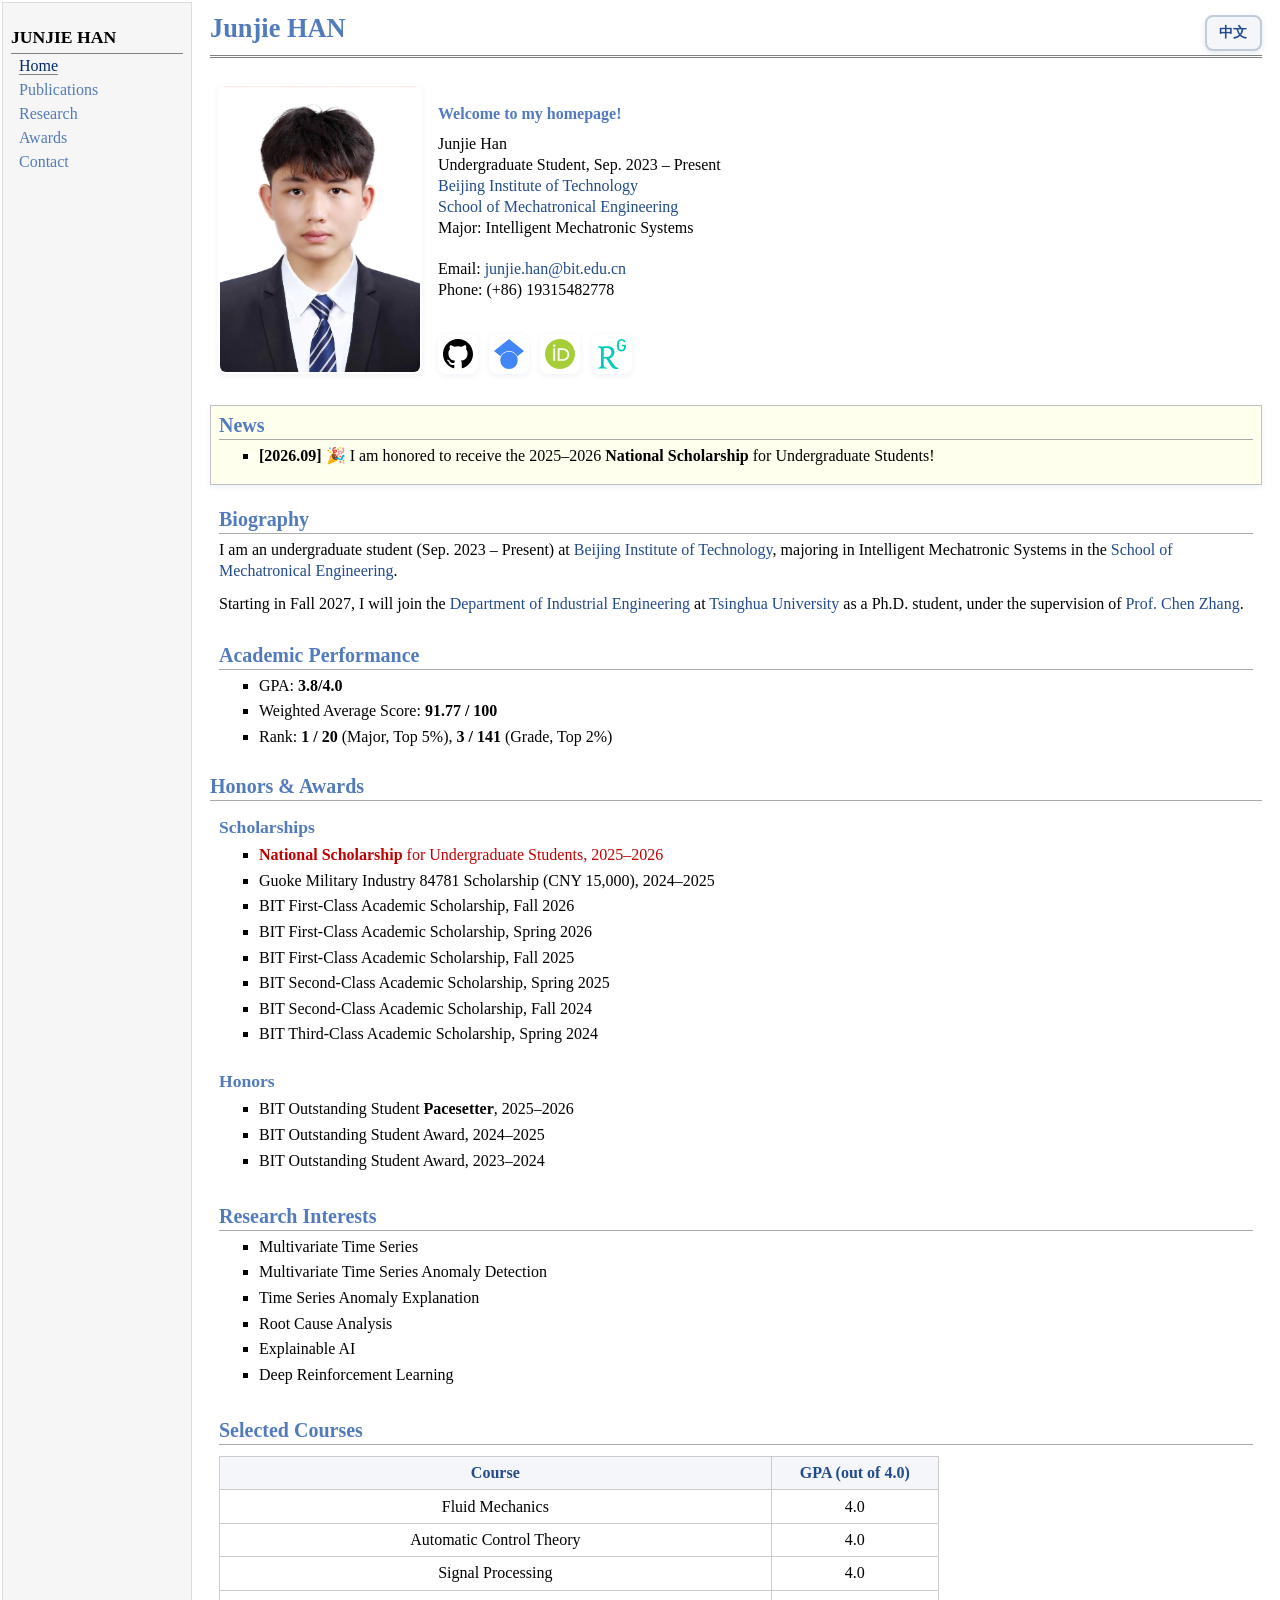
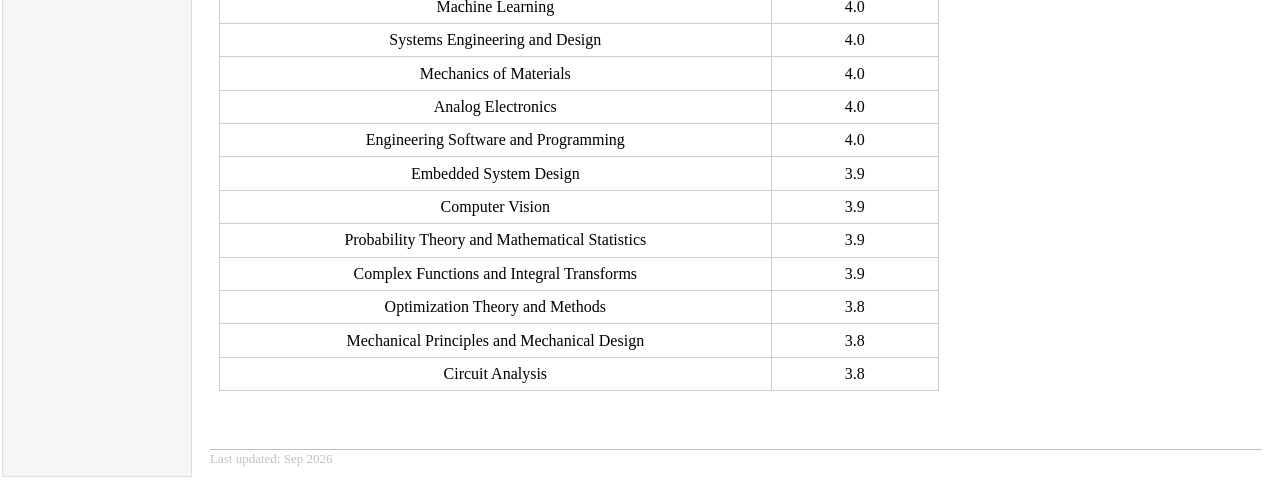
==== commit e70494ff: "Rotate homepage portraits and refine section hover layout" ====
--- a/index.html
+++ b/index.html
@@ -3,7 +3,7 @@
 <head>
 <meta name="generator" content="jemdoc, see http://jemdoc.jaboc.net/" />
 <meta http-equiv="Content-Type" content="text/html;charset=utf-8" />
-<link rel="stylesheet" href="jemdoc.css?v=20261003-3" type="text/css" />
+<link rel="stylesheet" href="jemdoc.css?v=20261003-4" type="text/css" />
 <title data-zh="韩俊杰" data-en="Junjie HAN">Junjie HAN</title>
 <script type="text/javascript" src="language.js?v=20261003-3"></script>
 </head>
@@ -27,7 +27,7 @@
 <div id="subtitle"></div>
 </div>
 <table class="imgtable"><tr><td>
-<span class="photo-hover"><img src="images/个人证件照-白底.jpg" alt="Junjie Han" data-alt-zh="韩俊杰" data-alt-en="Junjie Han" width="200px" /></span></td>
+<span class="photo-hover"><img id="profile-image" src="images/个人证件照-白底.jpg" alt="Junjie Han" data-alt-zh="韩俊杰" data-alt-en="Junjie Han" width="200" height="286" /></span></td>
 <td align="left"><p class="welcome-line"><span class="lang-zh" xml:lang="zh-CN">欢迎来到我的主页！</span><span class="lang-en">Welcome to my homepage!</span></p>
 <p><span class="lang-zh" xml:lang="zh-CN">韩俊杰</span><span class="lang-en">Junjie Han</span><br />
 <span class="lang-zh" xml:lang="zh-CN">本科生，2023年9月至今</span><span class="lang-en">Undergraduate Student, Sep. 2023 &#8211; Present</span><br />
@@ -46,8 +46,9 @@
 </p>
 </td></tr></table>
 
+<div class="homepage-sections">
 <div class="infoblock">
-<div class="blockcontent">
+<div class="blockcontent hover-card">
 <h2><span class="lang-zh" xml:lang="zh-CN">动态</span><span class="lang-en">News</span></h2>
 <ul>
 <li><p><span class="lang-zh" xml:lang="zh-CN">[2026.09] &#127881; 我很荣幸获得2025&#8211;2026学年本科生<b>国家奖学金</b>！</span><span class="lang-en"><b>[2026.09]</b> &#127881; I am honored to receive the 2025&#8211;2026 <b>National Scholarship</b> for Undergraduate Students!</span></p></li>
@@ -55,6 +56,7 @@
 </div>
 </div>
 
+<section class="home-section hover-card">
 <h2><span class="lang-zh" xml:lang="zh-CN">个人简介</span><span class="lang-en">Biography</span></h2>
 <p class="lang-en">I am an undergraduate student (Sep. 2023 &#8211; Present) at <a href="https://www.bit.edu.cn/" target="_blank">Beijing Institute of Technology</a>, majoring in Intelligent Mechatronic Systems in the <a href="https://smen.bit.edu.cn/" target="_blank">School of Mechatronical Engineering</a>.</p>
 
@@ -63,17 +65,21 @@
 <p class="lang-zh" xml:lang="zh-CN">我是<a href="https://www.bit.edu.cn/" target="_blank">北京理工大学</a><a href="https://smen.bit.edu.cn/" target="_blank">机电学院</a>智能机电系统专业本科生（2023年9月至今）。</p>
 
 <p class="lang-zh" xml:lang="zh-CN">自2027年秋季起，我将进入<a href="https://www.tsinghua.edu.cn/" target="_blank">清华大学</a><a href="https://www.ie.tsinghua.edu.cn/" target="_blank">工业工程系</a>攻读博士学位，师从<a href="https://www.ie.tsinghua.edu.cn/eng/info/1051/1031.htm" target="_blank">张晨教授</a>。</p>
-
+</section>
+
+<section class="home-section hover-card">
 <h2><span class="lang-zh" xml:lang="zh-CN">学业成绩</span><span class="lang-en">Academic Performance</span></h2>
 <ul>
 <li><p><span class="lang-zh" xml:lang="zh-CN">平均绩点：</span><span class="lang-en">GPA: </span><b>3.8/4.0</b></p></li>
 <li><p><span class="lang-zh" xml:lang="zh-CN">加权平均分：</span><span class="lang-en">Weighted Average Score: </span><b>91.77 / 100</b></p></li>
 <li><p><span class="lang-zh" xml:lang="zh-CN">排名：</span><span class="lang-en">Rank: </span><b>1 / 20</b> <span class="lang-zh" xml:lang="zh-CN">（专业，前 5%），</span><span class="lang-en">(Major, Top 5%), </span><b>3 / 141</b> <span class="lang-zh" xml:lang="zh-CN">（年级，前 2%）</span><span class="lang-en">(Grade, Top 2%)</span></p></li>
 </ul>
+</section>
 
 <div class="awards-section" id="honors-awards">
 <h2><span class="lang-zh" xml:lang="zh-CN">荣誉与奖项</span><span class="lang-en">Honors &amp; Awards</span></h2>
 
+<section class="awards-subsection hover-card">
 <h3><span class="lang-zh" xml:lang="zh-CN">奖学金</span><span class="lang-en">Scholarships</span></h3>
 <ul>
 <li><p class="award-highlight"><span class="lang-zh" xml:lang="zh-CN">本科生<b>国家奖学金</b>，2025&#8211;2026学年</span><span class="lang-en"><b>National Scholarship</b> for Undergraduate Students, 2025&#8211;2026</span></p></li>
@@ -85,15 +91,19 @@
 <li><p><span class="lang-zh" xml:lang="zh-CN">北京理工大学优秀学生二等奖学金，2024年秋季学期</span><span class="lang-en">BIT Second-Class Academic Scholarship, Fall 2024</span></p></li>
 <li><p><span class="lang-zh" xml:lang="zh-CN">北京理工大学优秀学生三等奖学金，2024年春季学期</span><span class="lang-en">BIT Third-Class Academic Scholarship, Spring 2024</span></p></li>
 </ul>
-
+</section>
+
+<section class="awards-subsection hover-card">
 <h3><span class="lang-zh" xml:lang="zh-CN">荣誉称号</span><span class="lang-en">Honors</span></h3>
 <ul>
 <li><p><span class="lang-zh" xml:lang="zh-CN">北京理工大学<b>优秀学生标兵</b>，2025&#8211;2026学年</span><span class="lang-en">BIT Outstanding Student <b>Pacesetter</b>, 2025&#8211;2026</span></p></li>
 <li><p><span class="lang-zh" xml:lang="zh-CN">北京理工大学优秀学生，2024&#8211;2025学年</span><span class="lang-en">BIT Outstanding Student Award, 2024&#8211;2025</span></p></li>
 <li><p><span class="lang-zh" xml:lang="zh-CN">北京理工大学优秀学生，2023&#8211;2024学年</span><span class="lang-en">BIT Outstanding Student Award, 2023&#8211;2024</span></p></li>
 </ul>
-</div>
-
+</section>
+</div>
+
+<section class="home-section hover-card">
 <h2><span class="lang-zh" xml:lang="zh-CN">研究兴趣</span><span class="lang-en">Research Interests</span></h2>
 <ul>
 <li><p><span class="lang-zh" xml:lang="zh-CN">多变量时间序列</span><span class="lang-en">Multivariate Time Series</span></p></li>
@@ -103,7 +113,9 @@
 <li><p><span class="lang-zh" xml:lang="zh-CN">可解释人工智能</span><span class="lang-en">Explainable AI</span></p></li>
 <li><p><span class="lang-zh" xml:lang="zh-CN">深度强化学习</span><span class="lang-en">Deep Reinforcement Learning</span></p></li>
 </ul>
-
+</section>
+
+<section class="home-section hover-card">
 <h2><span class="lang-zh" xml:lang="zh-CN">主要课程</span><span class="lang-en">Selected Courses</span></h2>
 <table class="course-table" summary="Selected courses and GPA">
 <thead>
@@ -127,6 +139,8 @@
 <tr><td><span class="lang-zh" xml:lang="zh-CN">电路分析</span><span class="lang-en">Circuit Analysis</span></td><td>3.8</td></tr>
 </tbody>
 </table>
+</section>
+</div>
 
 <div id="footer">
 <div id="footer-text">
@@ -142,5 +156,55 @@
 var sc_security = "8235d626";
 </script>
 <script type="text/javascript" src="https://www.statcounter.com/counter/counter.js" async="async"></script>
+<script type="text/javascript">
+(function () {
+  var profileImages = [
+    { src: 'images/个人证件照-白底.jpg', duration: 10000 },
+    { src: 'images/照片2.png', duration: 10000 }
+  ];
+  var profileImage = document.getElementById('profile-image');
+  var photoFrame = profileImage ? profileImage.parentElement : null;
+  var profileImageIndex = 0;
+  var secondImage = new Image();
+  var hasSwitched = false;
+
+  if (!profileImage) {
+    return;
+  }
+
+  secondImage.src = profileImages[1].src;
+
+  profileImage.addEventListener('load', function () {
+    if (!hasSwitched) {
+      return;
+    }
+    photoFrame.classList.remove('photo-switched');
+    void photoFrame.offsetWidth;
+    photoFrame.classList.add('photo-switched');
+  });
+
+  function switchProfileImage(nextImage) {
+    hasSwitched = true;
+    profileImage.src = nextImage.src;
+  }
+
+  function showNextProfileImage() {
+    profileImageIndex = (profileImageIndex + 1) % profileImages.length;
+    var nextImage = profileImages[profileImageIndex];
+
+    if (profileImageIndex === 0) {
+      switchProfileImage(nextImage);
+    } else if (secondImage.complete) {
+      if (secondImage.naturalWidth > 0) {
+        switchProfileImage(nextImage);
+      }
+    }
+
+    window.setTimeout(showNextProfileImage, nextImage.duration);
+  }
+
+  window.setTimeout(showNextProfileImage, profileImages[0].duration);
+}());
+</script>
 </body>
 </html>
--- a/jemdoc.css
+++ b/jemdoc.css
@@ -327,6 +327,68 @@
 	background: #ffffee;
 }
 
+.homepage-sections {
+	display: grid;
+	gap: 14px;
+	margin-top: 1.8em;
+}
+
+.homepage-sections > .infoblock,
+.homepage-sections > .awards-section {
+	margin: 0;
+}
+
+.hover-card {
+	border: 1px solid silver;
+	padding: 0.3em 0.5em;
+	box-shadow: 0 2px 6px rgba(34, 75, 141, 0.08);
+	transition: border-color 0.3s ease, box-shadow 0.3s ease, transform 0.3s ease;
+}
+
+.hover-card:hover {
+	border-color: #527bbd;
+	box-shadow: 0 8px 18px rgba(34, 75, 141, 0.24), 0 0 12px rgba(82, 123, 189, 0.2);
+	transform: translateY(-2px);
+}
+
+.home-section,
+.awards-subsection {
+	border-color: transparent;
+	box-shadow: none;
+}
+
+#layout-content .homepage-sections .home-section > h2:first-child,
+#layout-content .homepage-sections .blockcontent > h2:first-child,
+#layout-content .homepage-sections .awards-subsection > h3:first-child {
+	margin-top: 0;
+	padding-top: 0.2em;
+}
+
+.home-section > :last-child,
+.awards-subsection > :last-child {
+	margin-bottom: 0;
+}
+
+.home-section > p.lang-en,
+.home-section > p.lang-zh {
+	margin-bottom: 0;
+}
+
+.home-section > p.lang-en + p.lang-en,
+.home-section > p.lang-zh + p.lang-zh {
+	margin-top: 0.8em;
+}
+
+.awards-section {
+	display: grid;
+	gap: 8px;
+}
+
+#layout-content .homepage-sections .awards-section > h2:first-child {
+	margin: 0;
+	padding-top: 0.2em;
+}
+
 div.blockcontent p + ul, div.blockcontent p + ol {
 	margin-top: 0.4em;
 }
@@ -395,7 +457,6 @@
 .awards-section {
 	width: 100%;
 	max-width: none;
-	margin-top: 1.5em;
 }
 
 .awards-section > h2 {
@@ -464,6 +525,33 @@
 
 .photo-hover img {
 	display: block;
+	width: 200px;
+	height: 286px;
+	object-fit: cover;
+}
+
+.photo-hover::after {
+	content: "";
+	position: absolute;
+	top: 0;
+	left: 0;
+	width: 100%;
+	height: 100%;
+	background: linear-gradient(90deg, transparent, rgba(255, 255, 255, 0.55), transparent);
+	opacity: 0;
+	pointer-events: none;
+	z-index: 2;
+}
+
+.photo-hover.photo-switched::after {
+	animation: photo-switch-sheen 1.2s ease-out;
+}
+
+@keyframes photo-switch-sheen {
+	0% { transform: translateX(-110%); opacity: 0; }
+	15% { opacity: 1; }
+	85% { opacity: 1; }
+	100% { transform: translateX(110%); opacity: 0; }
 }
 
 .photo-hover::before,
@@ -616,13 +704,19 @@
 	.photo-hover,
 	.social-links .hover-lift-icon,
 	.photo-hover::before,
-	.social-links .hover-lift-icon::before {
+	.social-links .hover-lift-icon::before,
+	.hover-card {
 		transition: none;
+	}
+
+	.photo-hover.photo-switched::after {
+		animation: none;
 	}
 
 	.photo-hover:hover,
 	.social-links .hover-lift-icon:hover,
-	.social-links a.hover-lift-icon:focus-visible {
+	.social-links a.hover-lift-icon:focus-visible,
+	.hover-card:hover {
 		transform: none;
 	}
 }
